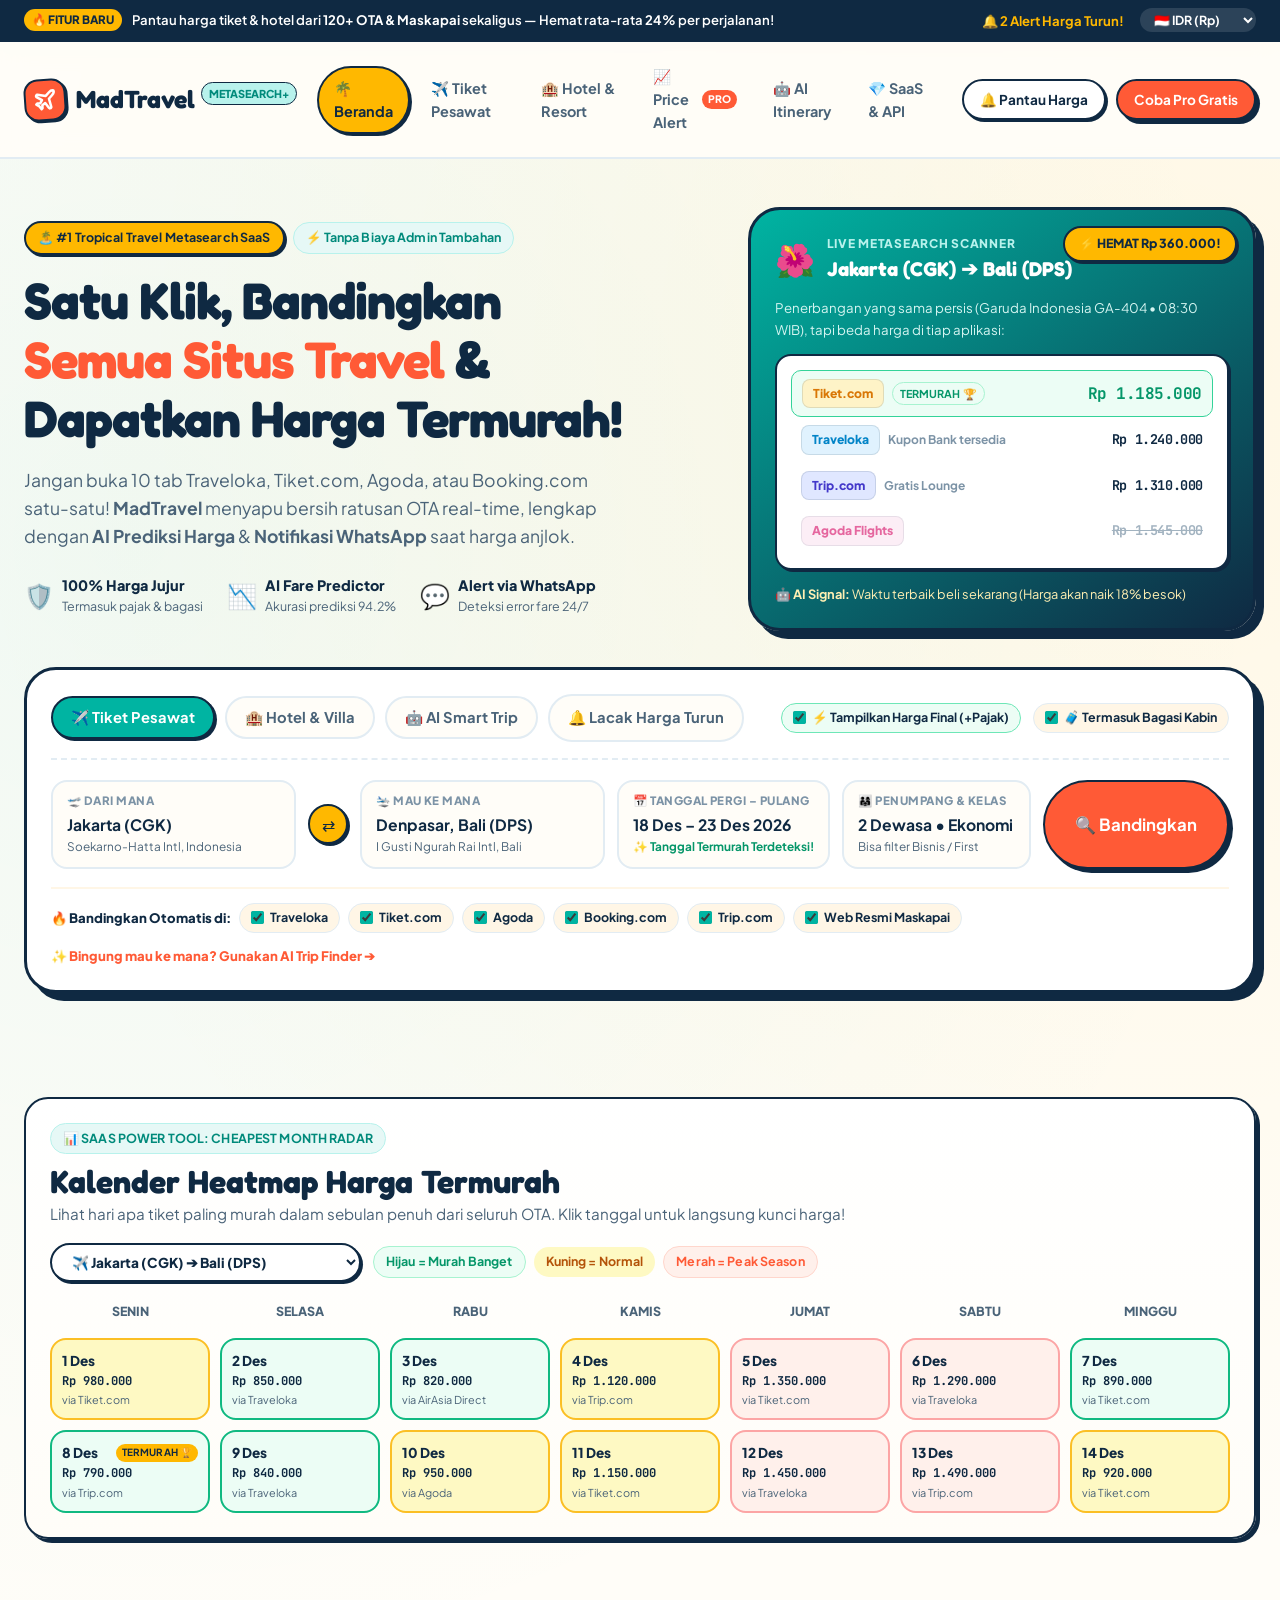
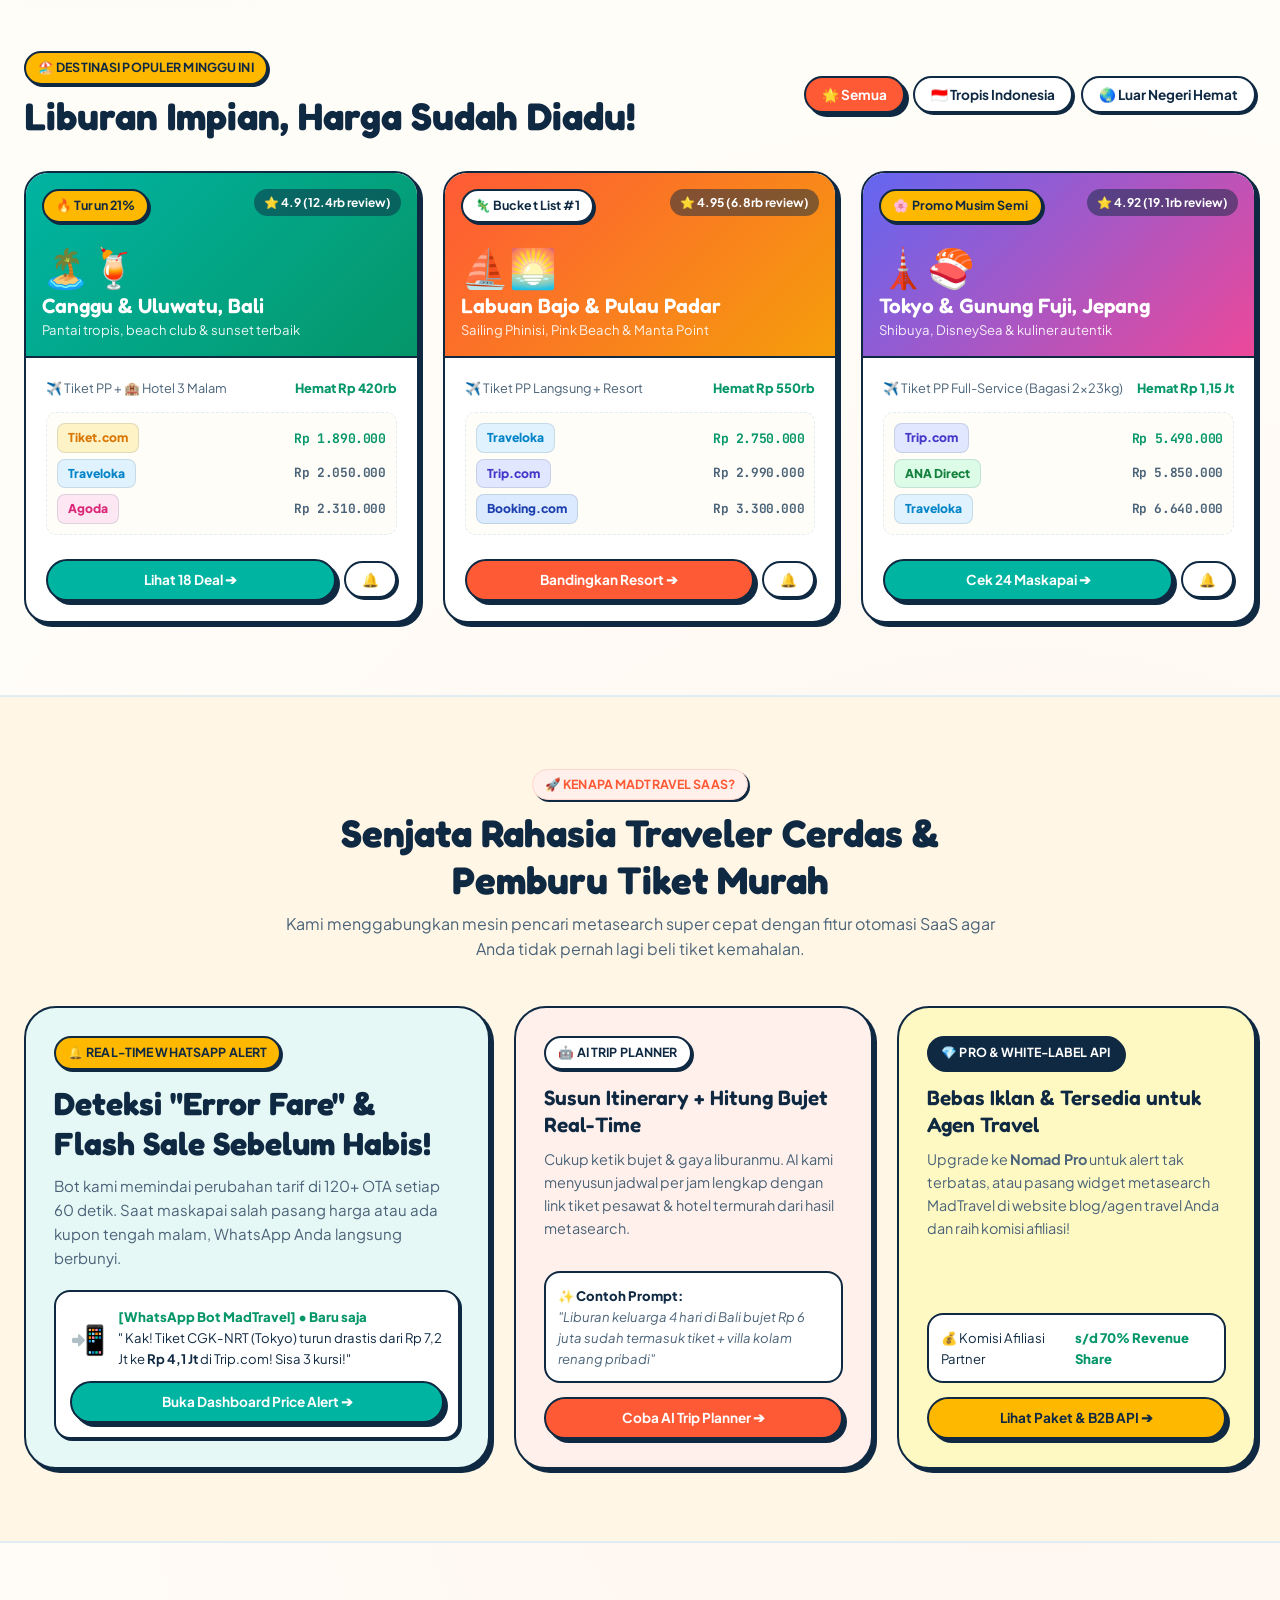
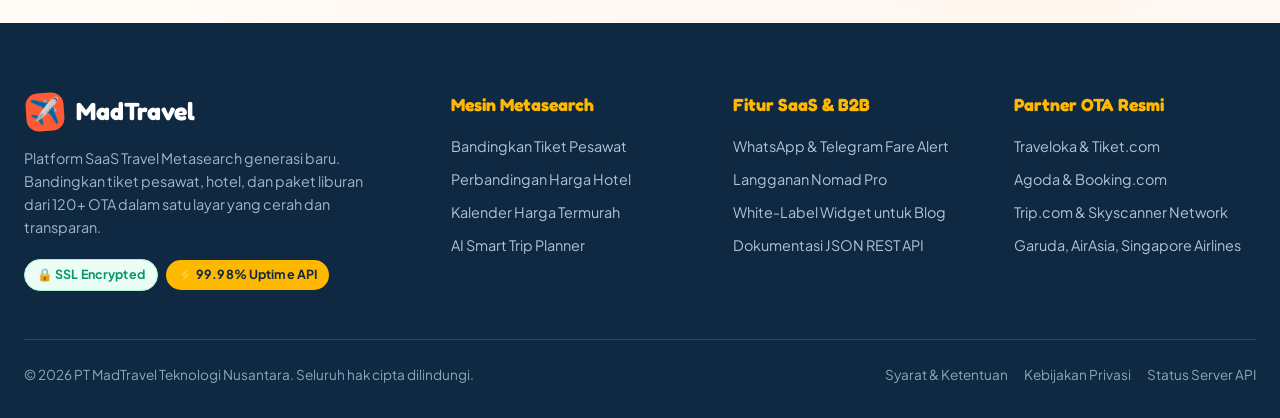
==== index.html @ 768f6051 "feat: initial complete design of MadTravel SaaS Metasearch (Soft Neo-Brutalism & Tropical Bento UI)" ====
<!DOCTYPE html>
<html lang="id">
<head>
  <meta charset="UTF-8" />
  <meta name="viewport" content="width=device-width, initial-scale=1.0" />
  <title>MadTravel — Metasearch Travel & SaaS Power Tools #1 di Asia Tenggara</title>
  <link rel="stylesheet" href="assets/css/style.css" />
  <style>
    /* Page-specific styles for Home / Landing Page */
    .hero-section {
      padding: 48px 0 64px;
      position: relative;
      overflow: hidden;
    }

    .hero-top-grid {
      display: grid;
      grid-template-columns: 1.15fr 0.85fr;
      gap: 36px;
      align-items: center;
      margin-bottom: 36px;
    }

    .hero-illustration-card {
      background: linear-gradient(145deg, #00B4A2 0%, #0F2942 100%);
      border: 3px solid var(--border-bold);
      border-radius: var(--radius-xl);
      box-shadow: 8px 8px 0px var(--border-bold);
      padding: 24px;
      color: white;
      position: relative;
      overflow: hidden;
    }

    .floating-sticker {
      position: absolute;
      background: var(--sunny);
      color: var(--text-navy);
      border: 2px solid var(--border-bold);
      box-shadow: var(--shadow-pop-sm);
      border-radius: var(--radius-pill);
      padding: 6px 14px;
      font-weight: 800;
      font-size: 0.78rem;
      display: inline-flex;
      align-items: center;
      gap: 6px;
      z-index: 3;
    }

    /* Live Compare Preview Mini Table inside Hero */
    .live-ota-mini {
      background: var(--bg-card);
      color: var(--text-navy);
      border: 2px solid var(--border-bold);
      border-radius: var(--radius-md);
      padding: 14px;
      margin-top: 14px;
      box-shadow: var(--shadow-pop-sm);
    }

    .live-ota-row {
      display: flex;
      align-items: center;
      justify-content: space-between;
      padding: 8px 10px;
      border-radius: 10px;
      font-size: 0.84rem;
      font-weight: 700;
    }

    .live-ota-row.cheapest {
      background: var(--bg-lime-tint);
      border: 1.5px solid #34D399;
    }

    /* Cheapest Month Heatmap Calendar */
    .calendar-heatmap {
      display: grid;
      grid-template-columns: repeat(7, 1fr);
      gap: 10px;
      margin-top: 20px;
    }

    .cal-day-header {
      text-align: center;
      font-size: 0.78rem;
      font-weight: 800;
      color: var(--text-slate);
      text-transform: uppercase;
      padding-bottom: 6px;
    }

    .cal-cell {
      background: var(--bg-card);
      border: 2px solid var(--border-color);
      border-radius: var(--radius-md);
      padding: 10px;
      min-height: 78px;
      display: flex;
      flex-direction: column;
      justify-content: space-between;
      cursor: pointer;
      transition: var(--transition);
    }

    .cal-cell:hover {
      border-color: var(--border-bold);
      transform: translateY(-3px);
      box-shadow: var(--shadow-pop-sm);
    }

    .cal-cell.price-low {
      background: var(--bg-lime-tint);
      border-color: #10B981;
    }

    .cal-cell.price-mid {
      background: var(--bg-sunny-tint);
      border-color: #FBBF24;
    }

    .cal-cell.price-high {
      background: var(--bg-coral-tint);
      border-color: #FCA5A5;
    }

    .cal-date-num {
      font-weight: 800;
      font-size: 0.85rem;
      display: flex;
      justify-content: space-between;
      align-items: center;
    }

    .cal-price-tag {
      font-family: var(--font-mono);
      font-size: 0.76rem;
      font-weight: 700;
    }

    /* Destination Cards */
    .dest-card {
      background: var(--bg-card);
      border: 2px solid var(--border-bold);
      border-radius: var(--radius-lg);
      box-shadow: var(--shadow-pop);
      overflow: hidden;
      transition: var(--transition);
      display: flex;
      flex-direction: column;
    }

    .dest-card:hover {
      transform: translateY(-6px);
      box-shadow: 8px 10px 0px var(--border-bold);
    }

    .dest-art {
      height: 185px;
      position: relative;
      padding: 16px;
      display: flex;
      flex-direction: column;
      justify-content: space-between;
      border-bottom: 2px solid var(--border-bold);
      overflow: hidden;
    }

    .dest-body {
      padding: 20px;
      flex: 1;
      display: flex;
      flex-direction: column;
      justify-content: space-between;
    }

    .ota-mini-list {
      margin: 14px 0;
      padding: 10px;
      background: var(--bg-sand);
      border-radius: var(--radius-sm);
      border: 1.5px dashed var(--border-color);
      display: flex;
      flex-direction: column;
      gap: 6px;
    }

    /* SaaS Power Tools Bento Grid */
    .bento-grid {
      display: grid;
      grid-template-columns: 1.3fr 1fr 1fr;
      gap: 24px;
    }

    .bento-card {
      border: 2px solid var(--border-bold);
      border-radius: var(--radius-xl);
      box-shadow: var(--shadow-pop);
      padding: 28px;
      position: relative;
      overflow: hidden;
      display: flex;
      flex-direction: column;
      justify-content: space-between;
    }

    @media (max-width: 980px) {
      .hero-top-grid, .bento-grid {
        grid-template-columns: 1fr;
      }
      .calendar-heatmap {
        grid-template-columns: repeat(4, 1fr);
      }
      .cal-day-header {
        display: none;
      }
    }
  </style>
</head>
<body>

  <!-- Top Promo / SaaS Status Bar -->
  <div class="top-promo-bar">
    <div class="container top-promo-inner">
      <div class="promo-ticker">
        <span class="promo-pill">🔥 FITUR BARU</span>
        <span>Pantau harga tiket & hotel dari <strong>120+ OTA & Maskapai</strong> sekaligus — Hemat rata-rata <strong>24%</strong> per perjalanan!</span>
      </div>
      <div class="top-promo-utils">
        <a href="price-alerts.html" style="color: var(--sunny); font-weight:700;">🔔 2 Alert Harga Turun!</a>
        <select class="util-select currency-selector" aria-label="Pilih Mata Uang">
          <option value="IDR">🇮🇩 IDR (Rp)</option>
          <option value="USD">🇺🇸 USD ($)</option>
          <option value="SGD">🇸🇬 SGD (S$)</option>
          <option value="MYR">🇲🇾 MYR (RM)</option>
        </select>
      </div>
    </div>
  </div>

  <!-- Navigation Header -->
  <header class="navbar">
    <div class="container navbar-inner">
      <a href="index.html" class="brand-logo">
        <div class="brand-icon">
          <svg width="24" height="24" viewBox="0 0 24 24" fill="none" stroke="currentColor" stroke-width="2.5" stroke-linecap="round" stroke-linejoin="round">
            <path d="M17.8 19.2 16 11l3.5-3.5C21 6 21.5 4 21 3c-1-.5-3 0-4.5 1.5L13 8 4.8 6.2c-.5-.1-.9.1-1.1.5l-.3.5c-.2.5-.1 1 .3 1.3L9 12l-2 3H4l-1 1 3 2 2 3 1-1v-3l3-2 3.5 5.3c.3.4.8.5 1.3.3l.5-.2c.4-.3.6-.7.5-1.2z"/>
          </svg>
        </div>
        <span>MadTravel</span>
        <span class="brand-tag">METASEARCH+</span>
      </a>

      <nav class="nav-links" id="nav-links">
        <a href="index.html" class="nav-link active">🌴 Beranda</a>
        <a href="flights.html" class="nav-link">✈️ Tiket Pesawat</a>
        <a href="hotels.html" class="nav-link">🏨 Hotel & Resort</a>
        <a href="price-alerts.html" class="nav-link">
          📈 Price Alert
          <span class="nav-badge">PRO</span>
        </a>
        <a href="ai-planner.html" class="nav-link">🤖 AI Itinerary</a>
        <a href="pricing.html" class="nav-link">💎 SaaS & API</a>
      </nav>

      <div class="nav-actions">
        <a href="price-alerts.html" class="btn btn-outline btn-sm">🔔 Pantau Harga</a>
        <a href="pricing.html" class="btn btn-primary btn-sm">Coba Pro Gratis</a>
        <button class="mobile-menu-btn" id="mobile-menu-btn" aria-label="Buka Menu">☰</button>
      </div>
    </div>
  </header>

  <!-- Hero Section with Tropical Vibrant Aesthetic & Metasearch Box -->
  <section class="hero-section">
    <div class="container">
      <div class="hero-top-grid">
        <!-- Left Hero Copy -->
        <div>
          <div class="flex items-center gap-2 flex-wrap" style="margin-bottom: 16px;">
            <span class="badge badge-pop badge-sunny">🏝️ #1 Tropical Travel Metasearch SaaS</span>
            <span class="badge badge-turquoise">⚡ Tanpa Biaya Admin Tambahan</span>
          </div>
          <h1 class="title-display" style="margin-bottom: 18px;">
            Satu Klik, Bandingkan <span class="highlight-coral">Semua Situs Travel</span> & Dapatkan Harga Termurah!
          </h1>
          <p style="font-size: 1.1rem; color: var(--text-slate); margin-bottom: 24px; max-width: 600px;">
            Jangan buka 10 tab Traveloka, Tiket.com, Agoda, atau Booking.com satu-satu! <strong>MadTravel</strong> menyapu bersih ratusan OTA real-time, lengkap dengan <strong>AI Prediksi Harga</strong> & <strong>Notifikasi WhatsApp</strong> saat harga anjlok.
          </p>
          <div class="flex items-center gap-6 flex-wrap">
            <div class="flex items-center gap-2">
              <span style="font-size: 1.5rem;">🛡️</span>
              <div>
                <div style="font-weight: 800; font-size: 0.9rem;">100% Harga Jujur</div>
                <div style="font-size: 0.78rem; color: var(--text-slate);">Termasuk pajak & bagasi</div>
              </div>
            </div>
            <div class="flex items-center gap-2">
              <span style="font-size: 1.5rem;">📉</span>
              <div>
                <div style="font-weight: 800; font-size: 0.9rem;">AI Fare Predictor</div>
                <div style="font-size: 0.78rem; color: var(--text-slate);">Akurasi prediksi 94.2%</div>
              </div>
            </div>
            <div class="flex items-center gap-2">
              <span style="font-size: 1.5rem;">💬</span>
              <div>
                <div style="font-weight: 800; font-size: 0.9rem;">Alert via WhatsApp</div>
                <div style="font-size: 0.78rem; color: var(--text-slate);">Deteksi error fare 24/7</div>
              </div>
            </div>
          </div>
        </div>

        <!-- Right Interactive Live Metasearch Preview Card -->
        <div class="hero-illustration-card">
          <div class="floating-sticker" style="top: 16px; right: 16px;">
            <span>⚡ HEMAT Rp 360.000!</span>
          </div>
          <div class="flex items-center gap-3" style="margin-bottom: 12px;">
            <span style="font-size: 2rem;">🌺</span>
            <div>
              <div style="font-size: 0.75rem; text-transform: uppercase; letter-spacing: 0.06em; color: var(--turquoise-light); font-weight: 800;">Live Metasearch Scanner</div>
              <div style="font-family: var(--font-display); font-size: 1.25rem; font-weight: 700;">Jakarta (CGK) ➔ Bali (DPS)</div>
            </div>
          </div>

          <p style="font-size: 0.83rem; color: #D5F5F1; margin-bottom: 12px;">
            Penerbangan yang sama persis (Garuda Indonesia GA-404 • 08:30 WIB), tapi beda harga di tiap aplikasi:
          </p>

          <div class="live-ota-mini">
            <div class="live-ota-row cheapest">
              <div class="flex items-center gap-2">
                <span class="ota-badge ota-tiket">Tiket.com</span>
                <span class="badge badge-lime" style="font-size: 0.68rem; padding: 2px 7px;">TERMURAH 🏆</span>
              </div>
              <div class="text-price" style="color: var(--lime-dark); font-size: 1rem;" data-idr="1185000">Rp 1.185.000</div>
            </div>
            <div class="live-ota-row">
              <div class="flex items-center gap-2">
                <span class="ota-badge ota-traveloka">Traveloka</span>
                <span style="font-size: 0.75rem; color: var(--text-muted);">Kupon Bank tersedia</span>
              </div>
              <div class="text-price" style="color: var(--text-navy);" data-idr="1240000">Rp 1.240.000</div>
            </div>
            <div class="live-ota-row">
              <div class="flex items-center gap-2">
                <span class="ota-badge ota-trip">Trip.com</span>
                <span style="font-size: 0.75rem; color: var(--text-muted);">Gratis Lounge</span>
              </div>
              <div class="text-price" style="color: var(--text-navy);" data-idr="1310000">Rp 1.310.000</div>
            </div>
            <div class="live-ota-row" style="opacity: 0.7;">
              <div class="flex items-center gap-2">
                <span class="ota-badge ota-agoda">Agoda Flights</span>
              </div>
              <div class="text-price" style="text-decoration: line-through; color: var(--text-muted);" data-idr="1545000">Rp 1.545.000</div>
            </div>
          </div>

          <div class="flex items-center justify-between" style="margin-top: 14px; font-size: 0.8rem; color: var(--sunny-light);">
            <span>🤖 <strong>AI Signal:</strong> Waktu terbaik beli sekarang (Harga akan naik 18% besok)</span>
          </div>
        </div>
      </div>

      <!-- Universal Metasearch Engine Box -->
      <div class="metasearch-box">
        <div class="search-tabs">
          <div class="search-tab-group">
            <button type="button" class="search-tab active" data-tab-target="flight">✈️ Tiket Pesawat</button>
            <button type="button" class="search-tab" data-tab-target="hotel">🏨 Hotel & Villa</button>
            <button type="button" class="search-tab" data-tab-target="ai">🤖 AI Smart Trip</button>
            <a href="price-alerts.html" class="search-tab">🔔 Lacak Harga Turun</a>
          </div>
          <div class="flex items-center gap-3">
            <label class="ota-check-pill" style="background: var(--bg-lime-tint); border-color: #6EE7B7;">
              <input type="checkbox" checked />
              <span>⚡ Tampilkan Harga Final (+Pajak)</span>
            </label>
            <label class="ota-check-pill">
              <input type="checkbox" checked />
              <span>🧳 Termasuk Bagasi Kabin</span>
            </label>
          </div>
        </div>

        <form action="flights.html" method="GET">
          <div class="search-Input-grid">
            <div class="search-field">
              <div class="search-field-label" data-label="origin">🛫 Dari Mana</div>
              <input type="text" class="search-field-input" data-field="origin" value="Jakarta (CGK)" required />
              <div class="search-field-sub" data-sub="origin">Soekarno-Hatta Intl, Indonesia</div>
            </div>

            <button type="button" class="swap-route-btn" title="Tukar Lokasi">⇄</button>

            <div class="search-field">
              <div class="search-field-label" data-label="destination">🛬 Mau Ke Mana</div>
              <input type="text" class="search-field-input" data-field="destination" value="Denpasar, Bali (DPS)" required />
              <div class="search-field-sub" data-sub="destination">I Gusti Ngurah Rai Intl, Bali</div>
            </div>

            <div class="search-field">
              <div class="search-field-label">📅 Tanggal Pergi – Pulang</div>
              <input type="text" class="search-field-input" value="18 Des – 23 Des 2026" />
              <div class="search-field-sub" style="color: var(--lime-dark); font-weight: 700;">✨ Tanggal Termurah Terdeteksi!</div>
            </div>

            <div class="search-field">
              <div class="search-field-label">👨‍👩‍👧 Penumpang & Kelas</div>
              <input type="text" class="search-field-input" value="2 Dewasa • Ekonomi" />
              <div class="search-field-sub">Bisa filter Bisnis / First</div>
            </div>

            <button type="submit" class="btn btn-primary btn-lg" style="height: 100%; min-height: 68px;">
              <span>🔍 Bandingkan</span>
            </button>
          </div>

          <div class="ota-compare-strip">
            <div class="flex items-center gap-2">
              <span style="font-weight: 800; color: var(--text-navy);">🔥 Bandingkan Otomatis di:</span>
              <div class="ota-pills">
                <label class="ota-check-pill"><input type="checkbox" checked /> Traveloka</label>
                <label class="ota-check-pill"><input type="checkbox" checked /> Tiket.com</label>
                <label class="ota-check-pill"><input type="checkbox" checked /> Agoda</label>
                <label class="ota-check-pill"><input type="checkbox" checked /> Booking.com</label>
                <label class="ota-check-pill"><input type="checkbox" checked /> Trip.com</label>
                <label class="ota-check-pill"><input type="checkbox" checked /> Web Resmi Maskapai</label>
              </div>
            </div>
            <a href="ai-planner.html" style="color: var(--coral); font-weight: 800;">✨ Bingung mau ke mana? Gunakan AI Trip Finder ➔</a>
          </div>
        </form>
      </div>
    </div>
  </section>

  <!-- Interactive Cheapest Month Heatmap (SaaS Power Tool #1) -->
  <section class="section-sm">
    <div class="container">
      <div class="card-pop" style="background: linear-gradient(180deg, #FFFFFF 0%, #FFFDF8 100%);">
        <div class="flex items-center justify-between flex-wrap gap-4">
          <div>
            <span class="badge badge-turquoise" style="margin-bottom: 8px;">📊 SAAS POWER TOOL: CHEAPEST MONTH RADAR</span>
            <h2 class="title-h2">Kalender Heatmap Harga Termurah</h2>
            <p style="color: var(--text-slate); font-size: 0.95rem;">
              Lihat hari apa tiket paling murah dalam sebulan penuh dari seluruh OTA. Klik tanggal untuk langsung kunci harga!
            </p>
          </div>
          <div class="flex items-center gap-3 flex-wrap">
            <select id="heatmap-route-select" class="btn btn-outline btn-sm" style="font-weight: 800;">
              <option value="bali">✈️ Jakarta (CGK) ➔ Bali (DPS)</option>
              <option value="sg">✈️ Jakarta (CGK) ➔ Singapura (SIN)</option>
              <option value="tokyo">✈️ Jakarta (CGK) ➔ Tokyo (NRT)</option>
              <option value="bajo">✈️ Surabaya (SUB) ➔ Labuan Bajo (LBJ)</option>
            </select>
            <div class="flex items-center gap-2" style="font-size: 0.8rem; font-weight: 700;">
              <span class="badge badge-lime">Hijau = Murah Banget</span>
              <span class="badge" style="background: var(--bg-sunny-tint); color: #B45309;">Kuning = Normal</span>
              <span class="badge badge-coral">Merah = Peak Season</span>
            </div>
          </div>
        </div>

        <div class="calendar-heatmap" id="calendar-heatmap-grid">
          <!-- Populated dynamically via script below -->
        </div>
      </div>
    </div>
  </section>

  <!-- Trending Destinations with Multi-OTA Price Comparison -->
  <section class="section">
    <div class="container">
      <div class="flex items-center justify-between flex-wrap gap-4" style="margin-bottom: 32px;">
        <div>
          <span class="badge badge-pop badge-sunny" style="margin-bottom: 8px;">🏖️ DESTINASI POPULER MINGGU INI</span>
          <h2 class="title-h1">Liburan Impian, Harga Sudah Diadu!</h2>
        </div>
        <div class="flex items-center gap-2" id="dest-filter-tabs">
          <button class="btn btn-primary btn-sm" data-dest-filter="all">🌟 Semua</button>
          <button class="btn btn-outline btn-sm" data-dest-filter="domestik">🇮🇩 Tropis Indonesia</button>
          <button class="btn btn-outline btn-sm" data-dest-filter="internasional">🌏 Luar Negeri Hemat</button>
        </div>
      </div>

      <div class="grid-3" id="destinations-grid">
        <!-- Card 1: Bali -->
        <article class="dest-card" data-category="domestik">
          <div class="dest-art" style="background: linear-gradient(135deg, #00B4A2 0%, #059669 100%); color: white;">
            <div class="flex justify-between items-start">
              <span class="badge badge-pop badge-sunny">🔥 Turun 21%</span>
              <span style="background: rgba(15,41,66,0.5); padding: 4px 10px; border-radius: 99px; font-size: 0.75rem; font-weight: 700;">⭐ 4.9 (12.4rb review)</span>
            </div>
            <div>
              <div style="font-size: 2.4rem; line-height:1;">🏝️🍹</div>
              <h3 class="title-h3" style="color: white; margin-top: 6px;">Canggu & Uluwatu, Bali</h3>
              <p style="font-size: 0.82rem; opacity: 0.9;">Pantai tropis, beach club & sunset terbaik</p>
            </div>
          </div>
          <div class="dest-body">
            <div>
              <div class="flex justify-between items-center" style="font-size: 0.8rem; color: var(--text-slate);">
                <span>✈️ Tiket PP + 🏨 Hotel 3 Malam</span>
                <span style="color: var(--lime-dark); font-weight: 800;">Hemat Rp 420rb</span>
              </div>
              <div class="ota-mini-list">
                <div class="flex justify-between items-center" style="font-size: 0.82rem; font-weight: 700;">
                  <span class="ota-badge ota-tiket">Tiket.com</span>
                  <span class="text-price" style="color: var(--lime-dark);" data-idr="1890000">Rp 1.890.000</span>
                </div>
                <div class="flex justify-between items-center" style="font-size: 0.8rem; color: var(--text-slate);">
                  <span class="ota-badge ota-traveloka">Traveloka</span>
                  <span class="text-price" data-idr="2050000">Rp 2.050.000</span>
                </div>
                <div class="flex justify-between items-center" style="font-size: 0.8rem; color: var(--text-slate);">
                  <span class="ota-badge ota-agoda">Agoda</span>
                  <span class="text-price" data-idr="2310000">Rp 2.310.000</span>
                </div>
              </div>
            </div>
            <div class="flex items-center justify-between gap-2" style="margin-top: 10px;">
              <a href="flights.html" class="btn btn-turquoise btn-sm" style="flex: 1;">Lihat 18 Deal ➔</a>
              <button class="btn btn-outline btn-sm" onclick="showToast('Price Alert Aktif!', 'Kami akan kirim WA jika paket Bali turun di bawah Rp 1,8 Juta.', 'lime')" title="Pasang Alert">🔔</button>
            </div>
          </div>
        </article>

        <!-- Card 2: Labuan Bajo -->
        <article class="dest-card" data-category="domestik">
          <div class="dest-art" style="background: linear-gradient(135deg, #FF5A36 0%, #F59E0B 100%); color: white;">
            <div class="flex justify-between items-start">
              <span class="badge badge-pop" style="background: white; color: var(--text-navy);">🦎 Bucket List #1</span>
              <span style="background: rgba(15,41,66,0.5); padding: 4px 10px; border-radius: 99px; font-size: 0.75rem; font-weight: 700;">⭐ 4.95 (6.8rb review)</span>
            </div>
            <div>
              <div style="font-size: 2.4rem; line-height:1;">⛵🌅</div>
              <h3 class="title-h3" style="color: white; margin-top: 6px;">Labuan Bajo & Pulau Padar</h3>
              <p style="font-size: 0.82rem; opacity: 0.9;">Sailing Phinisi, Pink Beach & Manta Point</p>
            </div>
          </div>
          <div class="dest-body">
            <div>
              <div class="flex justify-between items-center" style="font-size: 0.8rem; color: var(--text-slate);">
                <span>✈️ Tiket PP Langsung + Resort</span>
                <span style="color: var(--lime-dark); font-weight: 800;">Hemat Rp 550rb</span>
              </div>
              <div class="ota-mini-list">
                <div class="flex justify-between items-center" style="font-size: 0.82rem; font-weight: 700;">
                  <span class="ota-badge ota-traveloka">Traveloka</span>
                  <span class="text-price" style="color: var(--lime-dark);" data-idr="2750000">Rp 2.750.000</span>
                </div>
                <div class="flex justify-between items-center" style="font-size: 0.8rem; color: var(--text-slate);">
                  <span class="ota-badge ota-trip">Trip.com</span>
                  <span class="text-price" data-idr="2990000">Rp 2.990.000</span>
                </div>
                <div class="flex justify-between items-center" style="font-size: 0.8rem; color: var(--text-slate);">
                  <span class="ota-badge ota-booking">Booking.com</span>
                  <span class="text-price" data-idr="3300000">Rp 3.300.000</span>
                </div>
              </div>
            </div>
            <div class="flex items-center justify-between gap-2" style="margin-top: 10px;">
              <a href="hotels.html" class="btn btn-primary btn-sm" style="flex: 1;">Bandingkan Resort ➔</a>
              <button class="btn btn-outline btn-sm" onclick="showToast('Price Alert Aktif!', 'Notifikasi penurunan harga Labuan Bajo berhasil diaktifkan.', 'lime')" title="Pasang Alert">🔔</button>
            </div>
          </div>
        </article>

        <!-- Card 3: Tokyo -->
        <article class="dest-card" data-category="internasional">
          <div class="dest-art" style="background: linear-gradient(135deg, #6366F1 0%, #EC4899 100%); color: white;">
            <div class="flex justify-between items-start">
              <span class="badge badge-pop badge-sunny">🌸 Promo Musim Semi</span>
              <span style="background: rgba(15,41,66,0.5); padding: 4px 10px; border-radius: 99px; font-size: 0.75rem; font-weight: 700;">⭐ 4.92 (19.1rb review)</span>
            </div>
            <div>
              <div style="font-size: 2.4rem; line-height:1;">🗼🍣</div>
              <h3 class="title-h3" style="color: white; margin-top: 6px;">Tokyo & Gunung Fuji, Jepang</h3>
              <p style="font-size: 0.82rem; opacity: 0.9;">Shibuya, DisneySea & kuliner autentik</p>
            </div>
          </div>
          <div class="dest-body">
            <div>
              <div class="flex justify-between items-center" style="font-size: 0.8rem; color: var(--text-slate);">
                <span>✈️ Tiket PP Full-Service (Bagasi 2x23kg)</span>
                <span style="color: var(--lime-dark); font-weight: 800;">Hemat Rp 1,15 Jt</span>
              </div>
              <div class="ota-mini-list">
                <div class="flex justify-between items-center" style="font-size: 0.82rem; font-weight: 700;">
                  <span class="ota-badge ota-trip">Trip.com</span>
                  <span class="text-price" style="color: var(--lime-dark);" data-idr="5490000">Rp 5.490.000</span>
                </div>
                <div class="flex justify-between items-center" style="font-size: 0.8rem; color: var(--text-slate);">
                  <span class="ota-badge ota-direct">ANA Direct</span>
                  <span class="text-price" data-idr="5850000">Rp 5.850.000</span>
                </div>
                <div class="flex justify-between items-center" style="font-size: 0.8rem; color: var(--text-slate);">
                  <span class="ota-badge ota-traveloka">Traveloka</span>
                  <span class="text-price" data-idr="6640000">Rp 6.640.000</span>
                </div>
              </div>
            </div>
            <div class="flex items-center justify-between gap-2" style="margin-top: 10px;">
              <a href="flights.html" class="btn btn-turquoise btn-sm" style="flex: 1;">Cek 24 Maskapai ➔</a>
              <button class="btn btn-outline btn-sm" onclick="showToast('Price Alert Aktif!', 'Pantauan tiket murah ke Jepang sudah masuk daftar lacak Anda.', 'lime')" title="Pasang Alert">🔔</button>
            </div>
          </div>
        </article>
      </div>
    </div>
  </section>

  <!-- SaaS Power Tools Bento Grid (Why MadTravel is more than just search) -->
  <section class="section" style="background: var(--bg-sand-alt); border-top: 2px solid var(--border-color); border-bottom: 2px solid var(--border-color);">
    <div class="container">
      <div style="text-align: center; max-width: 720px; margin: 0 auto 44px;">
        <span class="badge badge-pop badge-coral" style="margin-bottom: 10px;">🚀 KENAPA MADTRAVEL SAAS?</span>
        <h2 class="title-h1">Senjata Rahasia Traveler Cerdas & Pemburu Tiket Murah</h2>
        <p style="color: var(--text-slate); margin-top: 8px;">
          Kami menggabungkan mesin pencari metasearch super cepat dengan fitur otomasi SaaS agar Anda tidak pernah lagi beli tiket kemahalan.
        </p>
      </div>

      <div class="bento-grid">
        <!-- Bento 1 -->
        <div class="bento-card" style="background: var(--bg-ocean-tint);">
          <div>
            <span class="badge badge-pop badge-sunny" style="margin-bottom: 14px;">🔔 REAL-TIME WHATSAPP ALERT</span>
            <h3 class="title-h2" style="margin-bottom: 10px;">Deteksi "Error Fare" & Flash Sale Sebelum Habis!</h3>
            <p style="color: var(--text-slate); font-size: 0.94rem; margin-bottom: 20px;">
              Bot kami memindai perubahan tarif di 120+ OTA setiap 60 detik. Saat maskapai salah pasang harga atau ada kupon tengah malam, WhatsApp Anda langsung berbunyi.
            </p>
          </div>
          <div style="background: white; border: 2px solid var(--border-bold); border-radius: var(--radius-md); padding: 14px; box-shadow: var(--shadow-pop-sm);">
            <div class="flex items-center gap-3">
              <span style="font-size: 1.8rem;">📲</span>
              <div style="font-size: 0.82rem;">
                <div style="font-weight: 800; color: var(--lime-dark);">[WhatsApp Bot MadTravel] • Baru saja</div>
                <div>" Kak! Tiket CGK-NRT (Tokyo) turun drastis dari Rp 7,2 Jt ke <strong>Rp 4,1 Jt</strong> di Trip.com! Sisa 3 kursi!"</div>
              </div>
            </div>
            <div style="margin-top: 12px;">
              <a href="price-alerts.html" class="btn btn-turquoise btn-sm" style="width: 100%;">Buka Dashboard Price Alert ➔</a>
            </div>
          </div>
        </div>

        <!-- Bento 2 -->
        <div class="bento-card" style="background: var(--bg-coral-tint);">
          <div>
            <span class="badge badge-pop" style="background: white; margin-bottom: 14px;">🤖 AI TRIP PLANNER</span>
            <h3 class="title-h3" style="margin-bottom: 10px;">Susun Itinerary + Hitung Bujet Real-Time</h3>
            <p style="color: var(--text-slate); font-size: 0.9rem; margin-bottom: 18px;">
              Cukup ketik bujet & gaya liburanmu. AI kami menyusun jadwal per jam lengkap dengan link tiket pesawat & hotel termurah dari hasil metasearch.
            </p>
          </div>
          <div>
            <div style="background: white; border: 2px solid var(--border-bold); border-radius: var(--radius-md); padding: 12px; margin-bottom: 14px; font-size: 0.82rem;">
              <div style="font-weight: 800;">✨ Contoh Prompt:</div>
              <div style="color: var(--text-slate); font-style: italic;">"Liburan keluarga 4 hari di Bali bujet Rp 6 juta sudah termasuk tiket + villa kolam renang pribadi"</div>
            </div>
            <a href="ai-planner.html" class="btn btn-primary btn-sm" style="width: 100%;">Coba AI Trip Planner ➔</a>
          </div>
        </div>

        <!-- Bento 3 -->
        <div class="bento-card" style="background: var(--bg-sunny-tint);">
          <div>
            <span class="badge badge-pop" style="background: var(--text-navy); color: white; margin-bottom: 14px;">💎 PRO & WHITE-LABEL API</span>
            <h3 class="title-h3" style="margin-bottom: 10px;">Bebas Iklan & Tersedia untuk Agen Travel</h3>
            <p style="color: var(--text-slate); font-size: 0.9rem; margin-bottom: 18px;">
              Upgrade ke <strong>Nomad Pro</strong> untuk alert tak terbatas, atau pasang widget metasearch MadTravel di website blog/agen travel Anda dan raih komisi afiliasi!
            </p>
          </div>
          <div>
            <div class="flex items-center justify-between" style="background: white; border: 2px solid var(--border-bold); border-radius: var(--radius-md); padding: 12px; margin-bottom: 14px; font-size: 0.82rem;">
              <span>💰 Komisi Afiliasi Partner</span>
              <span style="font-weight: 800; color: var(--lime-dark);">s/d 70% Revenue Share</span>
            </div>
            <a href="pricing.html" class="btn btn-sunny btn-sm" style="width: 100%;">Lihat Paket & B2B API ➔</a>
          </div>
        </div>
      </div>
    </div>
  </section>

  <!-- Footer -->
  <footer class="footer">
    <div class="container">
      <div class="footer-grid">
        <div>
          <div class="brand-logo" style="color: white; margin-bottom: 14px;">
            <div class="brand-icon">✈️</div>
            <span>MadTravel</span>
          </div>
          <p style="color: #9FB6CD; font-size: 0.9rem; margin-bottom: 20px; max-width: 340px;">
            Platform SaaS Travel Metasearch generasi baru. Bandingkan tiket pesawat, hotel, dan paket liburan dari 120+ OTA dalam satu layar yang cerah dan transparan.
          </p>
          <div class="flex items-center gap-2">
            <span class="badge badge-lime">🔒 SSL Encrypted</span>
            <span class="badge badge-sunny">⚡ 99.98% Uptime API</span>
          </div>
        </div>

        <div>
          <h4 class="footer-title">Mesin Metasearch</h4>
          <div class="footer-links">
            <a href="flights.html">Bandingkan Tiket Pesawat</a>
            <a href="hotels.html">Perbandingan Harga Hotel</a>
            <a href="price-alerts.html">Kalender Harga Termurah</a>
            <a href="ai-planner.html">AI Smart Trip Planner</a>
          </div>
        </div>

        <div>
          <h4 class="footer-title">Fitur SaaS & B2B</h4>
          <div class="footer-links">
            <a href="price-alerts.html">WhatsApp & Telegram Fare Alert</a>
            <a href="pricing.html">Langganan Nomad Pro</a>
            <a href="pricing.html#b2b-widget">White-Label Widget untuk Blog</a>
            <a href="pricing.html#b2b-widget">Dokumentasi JSON REST API</a>
          </div>
        </div>

        <div>
          <h4 class="footer-title">Partner OTA Resmi</h4>
          <div class="footer-links">
            <a href="flights.html">Traveloka & Tiket.com</a>
            <a href="hotels.html">Agoda & Booking.com</a>
            <a href="flights.html">Trip.com & Skyscanner Network</a>
            <a href="flights.html">Garuda, AirAsia, Singapore Airlines</a>
          </div>
        </div>
      </div>

      <div class="footer-bottom">
        <div>© 2026 PT MadTravel Teknologi Nusantara. Seluruh hak cipta dilindungi.</div>
        <div class="flex gap-4">
          <a href="pricing.html">Syarat & Ketentuan</a>
          <a href="pricing.html">Kebijakan Privasi</a>
          <a href="pricing.html">Status Server API</a>
        </div>
      </div>
    </div>
  </footer>

  <script src="assets/js/app.js"></script>
  <script>
    // Home Page Interactive Heatmap Calendar & Destination Filter
    const heatmapData = {
      bali: [
        { day: '1 Des', price: 980000, level: 'mid', ota: 'Tiket.com' },
        { day: '2 Des', price: 850000, level: 'low', ota: 'Traveloka' },
        { day: '3 Des', price: 820000, level: 'low', ota: 'AirAsia Direct' },
        { day: '4 Des', price: 1120000, level: 'mid', ota: 'Trip.com' },
        { day: '5 Des', price: 1350000, level: 'high', ota: 'Tiket.com' },
        { day: '6 Des', price: 1290000, level: 'high', ota: 'Traveloka' },
        { day: '7 Des', price: 890000, level: 'low', ota: 'Tiket.com' },
        { day: '8 Des', price: 790000, level: 'low', ota: 'Trip.com', best: true },
        { day: '9 Des', price: 840000, level: 'low', ota: 'Traveloka' },
        { day: '10 Des', price: 950000, level: 'mid', ota: 'Agoda' },
        { day: '11 Des', price: 1150000, level: 'mid', ota: 'Tiket.com' },
        { day: '12 Des', price: 1450000, level: 'high', ota: 'Traveloka' },
        { day: '13 Des', price: 1490000, level: 'high', ota: 'Trip.com' },
        { day: '14 Des', price: 920000, level: 'mid', ota: 'Tiket.com' }
      ],
      sg: [
        { day: '1 Des', price: 1150000, level: 'mid', ota: 'Trip.com' },
        { day: '2 Des', price: 990000, level: 'low', ota: 'Scoot Direct', best: true },
        { day: '3 Des', price: 1050000, level: 'low', ota: 'Traveloka' },
        { day: '4 Des', price: 1320000, level: 'mid', ota: 'Tiket.com' },
        { day: '5 Des', price: 1680000, level: 'high', ota: 'Agoda' },
        { day: '6 Des', price: 1590000, level: 'high', ota: 'Trip.com' },
        { day: '7 Des', price: 1120000, level: 'mid', ota: 'Traveloka' },
        { day: '8 Des', price: 1020000, level: 'low', ota: 'Tiket.com' },
        { day: '9 Des', price: 1040000, level: 'low', ota: 'Trip.com' },
        { day: '10 Des', price: 1210000, level: 'mid', ota: 'Traveloka' },
        { day: '11 Des', price: 1490000, level: 'high', ota: 'Tiket.com' },
        { day: '12 Des', price: 1750000, level: 'high', ota: 'Trip.com' },
        { day: '13 Des', price: 1620000, level: 'high', ota: 'Traveloka' },
        { day: '14 Des', price: 1080000, level: 'low', ota: 'Scoot Direct' }
      ],
      tokyo: [
        { day: '1 Des', price: 5800000, level: 'mid', ota: 'Trip.com' },
        { day: '2 Des', price: 5150000, level: 'low', ota: 'Trip.com', best: true },
        { day: '3 Des', price: 5290000, level: 'low', ota: 'Traveloka' },
        { day: '4 Des', price: 6100000, level: 'mid', ota: 'ANA Direct' },
        { day: '5 Des', price: 7200000, level: 'high', ota: 'Tiket.com' },
        { day: '6 Des', price: 7450000, level: 'high', ota: 'Traveloka' },
        { day: '7 Des', price: 5600000, level: 'mid', ota: 'Trip.com' },
        { day: '8 Des', price: 5300000, level: 'low', ota: 'Trip.com' },
        { day: '9 Des', price: 5400000, level: 'low', ota: 'Tiket.com' },
        { day: '10 Des', price: 5950000, level: 'mid', ota: 'Traveloka' },
        { day: '11 Des', price: 6800000, level: 'high', ota: 'Agoda' },
        { day: '12 Des', price: 7600000, level: 'high', ota: 'Trip.com' },
        { day: '13 Des', price: 7100000, level: 'high', ota: 'Traveloka' },
        { day: '14 Des', price: 5490000, level: 'low', ota: 'Trip.com' }
      ],
      bajo: [
        { day: '1 Des', price: 1420000, level: 'mid', ota: 'Traveloka' },
        { day: '2 Des', price: 1250000, level: 'low', ota: 'Tiket.com' },
        { day: '3 Des', price: 1190000, level: 'low', ota: 'Citilink', best: true },
        { day: '4 Des', price: 1550000, level: 'mid', ota: 'Traveloka' },
        { day: '5 Des', price: 1890000, level: 'high', ota: 'Trip.com' },
        { day: '6 Des', price: 1820000, level: 'high', ota: 'Tiket.com' },
        { day: '7 Des', price: 1380000, level: 'mid', ota: 'Traveloka' },
        { day: '8 Des', price: 1220000, level: 'low', ota: 'Tiket.com' },
        { day: '9 Des', price: 1290000, level: 'low', ota: 'Traveloka' },
        { day: '10 Des', price: 1490000, level: 'mid', ota: 'Agoda' },
        { day: '11 Des', price: 1750000, level: 'high', ota: 'Tiket.com' },
        { day: '12 Des', price: 1950000, level: 'high', ota: 'Traveloka' },
        { day: '13 Des', price: 1880000, level: 'high', ota: 'Trip.com' },
        { day: '14 Des', price: 1270000, level: 'low', ota: 'Tiket.com' }
      ]
    };

    function renderHeatmap(routeKey = 'bali') {
      const grid = document.getElementById('calendar-heatmap-grid');
      if (!grid) return;
      const days = ['Senin', 'Selasa', 'Rabu', 'Kamis', 'Jumat', 'Sabtu', 'Minggu'];
      const items = heatmapData[routeKey] || heatmapData.bali;

      let html = days.map(d => `<div class="cal-day-header">${d}</div>`).join('');
      html += items.map(item => `
        <div class="cal-cell price-${item.level}" onclick="window.location.href='flights.html'">
          <div class="cal-date-num">
            <span>${item.day}</span>
            ${item.best ? '<span class="badge badge-sunny" style="font-size:0.62rem; padding:1px 6px;">TERMURAH 🏆</span>' : ''}
          </div>
          <div>
            <div class="cal-price-tag" data-idr="${item.price}">${formatMoney(item.price)}</div>
            <div style="font-size: 0.68rem; color: var(--text-slate);">via ${item.ota}</div>
          </div>
        </div>
      `).join('');

      grid.innerHTML = html;
    }

    document.addEventListener('DOMContentLoaded', () => {
      renderHeatmap('bali');

      const routeSelect = document.getElementById('heatmap-route-select');
      if (routeSelect) {
        routeSelect.addEventListener('change', (e) => {
          renderHeatmap(e.target.value);
        });
      }

      window.onCurrencyChanged = () => {
        if (routeSelect) renderHeatmap(routeSelect.value);
      };

      // Destination Tabs Filter
      const filterBtns = document.querySelectorAll('[data-dest-filter]');
      const cards = document.querySelectorAll('#destinations-grid .dest-card');
      filterBtns.forEach(btn => {
        btn.addEventListener('click', () => {
          filterBtns.forEach(b => {
            b.classList.remove('btn-primary');
            b.classList.add('btn-outline');
          });
          btn.classList.remove('btn-outline');
          btn.classList.add('btn-primary');

          const cat = btn.getAttribute('data-dest-filter');
          cards.forEach(card => {
            if (cat === 'all' || card.getAttribute('data-category') === cat) {
              card.style.display = 'flex';
            } else {
              card.style.display = 'none';
            }
          });
        });
      });
    });
  </script>
</body>
</html>
---- assets/css/style.css ----
/* ==========================================================================
   MadTravel — Tropical Vibrant & Playful Travel Metasearch SaaS
   Design System & Global Stylesheet (Native CSS)
   ========================================================================== */

@import url('https://fonts.googleapis.com/css2?family=Fredoka:wght@500;600;700&family=JetBrains+Mono:wght@500;600;700&family=Plus+Jakarta+Sans:wght@400;500;600;700;800&display=swap');

:root {
  /* Color Palette - Tropical Vibrant & Playful */
  --bg-sand: #FFFDF8;
  --bg-sand-alt: #FFF6E6;
  --bg-card: #FFFFFF;
  --bg-ocean-tint: #E6F8F6;
  --bg-coral-tint: #FFF0EB;
  --bg-lime-tint: #ECFDF5;
  --bg-sunny-tint: #FEF9C3;

  --text-navy: #0F2942;
  --text-slate: #4A6378;
  --text-muted: #7C93A6;
  --text-white: #FFFFFF;

  --coral: #FF5A36;
  --coral-hover: #E84622;
  --coral-light: #FFD6CC;

  --turquoise: #00B4A2;
  --turquoise-dark: #008A7B;
  --turquoise-light: #B8F2EC;

  --sunny: #FFB800;
  --sunny-dark: #D99B00;
  --sunny-light: #FFF0B3;

  --lime: #10B981;
  --lime-dark: #059669;

  --purple-play: #7C3AED;
  --purple-tint: #F3E8FF;

  /* Borders & Shadows */
  --border-color: #E2ECF3;
  --border-bold: #0F2942;
  --shadow-soft: 0 10px 30px -5px rgba(15, 41, 66, 0.07);
  --shadow-hover: 0 18px 35px -5px rgba(15, 41, 66, 0.12);
  --shadow-pop: 4px 4px 0px #0F2942;
  --shadow-pop-sm: 2px 2px 0px #0F2942;
  --shadow-pop-coral: 4px 4px 0px #FF5A36;
  --shadow-pop-turquoise: 4px 4px 0px #00B4A2;

  /* Radii */
  --radius-sm: 10px;
  --radius-md: 16px;
  --radius-lg: 24px;
  --radius-xl: 32px;
  --radius-pill: 9999px;

  /* Typography */
  --font-display: 'Fredoka', 'Plus Jakarta Sans', sans-serif;
  --font-sans: 'Plus Jakarta Sans', -apple-system, BlinkMacSystemFont, sans-serif;
  --font-mono: 'JetBrains Mono', monospace;

  /* Transitions */
  --transition: all 0.22s cubic-bezier(0.34, 1.56, 0.64, 1);
  --transition-smooth: all 0.25s ease;
}

/* ==========================================================================
   Reset & Base
   ========================================================================== */
*, *::before, *::after {
  box-sizing: border-box;
  margin: 0;
  padding: 0;
}

html {
  scroll-behavior: smooth;
  font-size: 16px;
}

body {
  font-family: var(--font-sans);
  background-color: var(--bg-sand);
  color: var(--text-navy);
  line-height: 1.6;
  overflow-x: hidden;
  background-image: 
    radial-gradient(circle at 10% 15%, rgba(0, 180, 162, 0.06) 0%, transparent 35%),
    radial-gradient(circle at 90% 10%, rgba(255, 184, 0, 0.08) 0%, transparent 35%),
    radial-gradient(circle at 80% 80%, rgba(255, 90, 54, 0.05) 0%, transparent 40%);
}

a {
  color: inherit;
  text-decoration: none;
}

ul, ol {
  list-style: none;
}

img, svg {
  display: block;
  max-width: 100%;
}

button, input, select, textarea {
  font-family: inherit;
  font-size: inherit;
  color: inherit;
  border: none;
  background: none;
  outline: none;
}

button {
  cursor: pointer;
}

/* ==========================================================================
   Layout & Containers
   ========================================================================== */
.container {
  width: 100%;
  max-width: 1280px;
  margin: 0 auto;
  padding: 0 24px;
}

.section {
  padding: 72px 0;
}

.section-sm {
  padding: 40px 0;
}

.grid-2 {
  display: grid;
  grid-template-columns: repeat(2, 1fr);
  gap: 24px;
}

.grid-3 {
  display: grid;
  grid-template-columns: repeat(3, 1fr);
  gap: 24px;
}

.grid-4 {
  display: grid;
  grid-template-columns: repeat(4, 1fr);
  gap: 24px;
}

.flex { display: flex; }
.flex-col { display: flex; flex-direction: column; }
.items-center { align-items: center; }
.items-start { align-items: flex-start; }
.justify-between { justify-content: space-between; }
.justify-center { justify-content: center; }
.gap-1 { gap: 4px; }
.gap-2 { gap: 8px; }
.gap-3 { gap: 12px; }
.gap-4 { gap: 16px; }
.gap-6 { gap: 24px; }
.gap-8 { gap: 32px; }
.flex-wrap { flex-wrap: wrap; }

/* ==========================================================================
   Typography & Badges
   ========================================================================== */
.title-display {
  font-family: var(--font-display);
  font-size: clamp(2.2rem, 4vw, 3.5rem);
  font-weight: 700;
  line-height: 1.15;
  letter-spacing: -0.02em;
  color: var(--text-navy);
}

.title-h1 {
  font-family: var(--font-display);
  font-size: clamp(1.85rem, 3vw, 2.75rem);
  font-weight: 700;
  line-height: 1.2;
}

.title-h2 {
  font-family: var(--font-display);
  font-size: clamp(1.5rem, 2.5vw, 2.15rem);
  font-weight: 700;
  line-height: 1.25;
}

.title-h3 {
  font-family: var(--font-display);
  font-size: 1.3rem;
  font-weight: 600;
  line-height: 1.3;
}

.text-price {
  font-family: var(--font-mono);
  font-weight: 700;
  letter-spacing: -0.03em;
}

.highlight-coral {
  color: var(--coral);
  position: relative;
  display: inline-block;
}

.highlight-turquoise {
  color: var(--turquoise-dark);
}

.highlight-pill {
  background: var(--sunny);
  color: var(--text-navy);
  padding: 2px 14px;
  border-radius: var(--radius-pill);
  border: 2px solid var(--border-bold);
  box-shadow: var(--shadow-pop-sm);
  display: inline-block;
  transform: rotate(-1.5deg);
}

/* Badges */
.badge {
  display: inline-flex;
  align-items: center;
  gap: 6px;
  padding: 5px 12px;
  border-radius: var(--radius-pill);
  font-size: 0.78rem;
  font-weight: 700;
  letter-spacing: 0.01em;
  white-space: nowrap;
}

.badge-pop {
  border: 2px solid var(--border-bold);
  box-shadow: var(--shadow-pop-sm);
}

.badge-coral {
  background: var(--bg-coral-tint);
  color: var(--coral);
  border: 1.5px solid var(--coral-light);
}

.badge-turquoise {
  background: var(--bg-ocean-tint);
  color: var(--turquoise-dark);
  border: 1.5px solid var(--turquoise-light);
}

.badge-sunny {
  background: var(--sunny);
  color: var(--text-navy);
}

.badge-lime {
  background: var(--bg-lime-tint);
  color: var(--lime-dark);
  border: 1.5px solid #A7F3D0;
}

.badge-purple {
  background: var(--purple-tint);
  color: var(--purple-play);
  border: 1.5px solid #DDD6FE;
}

/* ==========================================================================
   Buttons
   ========================================================================== */
.btn {
  display: inline-flex;
  align-items: center;
  justify-content: center;
  gap: 8px;
  padding: 12px 22px;
  border-radius: var(--radius-pill);
  font-weight: 700;
  font-size: 0.95rem;
  transition: var(--transition);
  white-space: nowrap;
  user-select: none;
}

.btn-sm {
  padding: 8px 16px;
  font-size: 0.85rem;
}

.btn-lg {
  padding: 15px 30px;
  font-size: 1.05rem;
}

.btn-primary {
  background: var(--coral);
  color: var(--text-white);
  border: 2px solid var(--border-bold);
  box-shadow: var(--shadow-pop);
}

.btn-primary:hover {
  background: var(--coral-hover);
  transform: translate(-2px, -2px);
  box-shadow: 6px 6px 0px var(--border-bold);
}

.btn-primary:active {
  transform: translate(2px, 2px);
  box-shadow: 1px 1px 0px var(--border-bold);
}

.btn-turquoise {
  background: var(--turquoise);
  color: var(--text-white);
  border: 2px solid var(--border-bold);
  box-shadow: var(--shadow-pop);
}

.btn-turquoise:hover {
  background: var(--turquoise-dark);
  transform: translate(-2px, -2px);
  box-shadow: 6px 6px 0px var(--border-bold);
}

.btn-sunny {
  background: var(--sunny);
  color: var(--text-navy);
  border: 2px solid var(--border-bold);
  box-shadow: var(--shadow-pop);
}

.btn-sunny:hover {
  background: #FFC629;
  transform: translate(-2px, -2px);
  box-shadow: 6px 6px 0px var(--border-bold);
}

.btn-outline {
  background: var(--bg-card);
  color: var(--text-navy);
  border: 2px solid var(--border-bold);
  box-shadow: var(--shadow-pop-sm);
}

.btn-outline:hover {
  background: var(--bg-sand-alt);
  transform: translate(-1px, -1px);
  box-shadow: var(--shadow-pop);
}

.btn-ghost {
  background: transparent;
  color: var(--text-slate);
  padding: 8px 14px;
  border-radius: var(--radius-md);
}

.btn-ghost:hover {
  background: rgba(15, 41, 66, 0.06);
  color: var(--text-navy);
}

/* ==========================================================================
   Cards & Containers
   ========================================================================== */
.card {
  background: var(--bg-card);
  border-radius: var(--radius-lg);
  border: 2px solid var(--border-color);
  box-shadow: var(--shadow-soft);
  padding: 24px;
  transition: var(--transition-smooth);
}

.card-pop {
  background: var(--bg-card);
  border-radius: var(--radius-lg);
  border: 2px solid var(--border-bold);
  box-shadow: var(--shadow-pop);
  padding: 24px;
  transition: var(--transition);
}

.card-pop:hover {
  transform: translateY(-4px);
  box-shadow: 6px 8px 0px var(--border-bold);
}

/* ==========================================================================
   Top Promo Banner & Navigation Header
   ========================================================================== */
.top-promo-bar {
  background: var(--text-navy);
  color: var(--text-white);
  padding: 8px 0;
  font-size: 0.82rem;
  font-weight: 600;
  border-bottom: 2px solid var(--border-bold);
}

.top-promo-inner {
  display: flex;
  align-items: center;
  justify-content: space-between;
  gap: 16px;
}

.promo-ticker {
  display: flex;
  align-items: center;
  gap: 10px;
}

.promo-pill {
  background: var(--sunny);
  color: var(--text-navy);
  padding: 2px 8px;
  border-radius: var(--radius-pill);
  font-weight: 800;
  font-size: 0.72rem;
  text-transform: uppercase;
}

.top-promo-utils {
  display: flex;
  align-items: center;
  gap: 16px;
}

.util-select {
  background: rgba(255, 255, 255, 0.12);
  color: var(--text-white);
  padding: 3px 10px;
  border-radius: var(--radius-pill);
  font-size: 0.78rem;
  font-weight: 700;
  cursor: pointer;
}

.util-select option {
  color: var(--text-navy);
  background: var(--bg-card);
}

/* Navbar */
.navbar {
  position: sticky;
  top: 0;
  z-index: 100;
  background: rgba(255, 253, 248, 0.92);
  backdrop-filter: blur(12px);
  border-bottom: 2px solid var(--border-color);
  padding: 14px 0;
}

.navbar-inner {
  display: flex;
  align-items: center;
  justify-content: space-between;
  gap: 20px;
}

.brand-logo {
  display: flex;
  align-items: center;
  gap: 10px;
  font-family: var(--font-display);
  font-size: 1.55rem;
  font-weight: 700;
  color: var(--text-navy);
}

.brand-icon {
  width: 42px;
  height: 42px;
  border-radius: 14px;
  background: var(--coral);
  border: 2px solid var(--border-bold);
  box-shadow: var(--shadow-pop-sm);
  display: flex;
  align-items: center;
  justify-content: center;
  color: white;
  transform: rotate(-4deg);
  transition: var(--transition);
}

.brand-logo:hover .brand-icon {
  transform: rotate(6deg) scale(1.06);
}

.brand-tag {
  font-family: var(--font-sans);
  font-size: 0.68rem;
  font-weight: 800;
  background: var(--turquoise-light);
  color: var(--turquoise-dark);
  padding: 2px 7px;
  border-radius: var(--radius-pill);
  border: 1.5px solid var(--border-bold);
  margin-left: -4px;
  transform: translateY(-6px);
}

.nav-links {
  display: flex;
  align-items: center;
  gap: 6px;
}

.nav-link {
  display: inline-flex;
  align-items: center;
  gap: 7px;
  padding: 9px 15px;
  border-radius: var(--radius-pill);
  font-weight: 700;
  font-size: 0.9rem;
  color: var(--text-slate);
  transition: var(--transition-smooth);
}

.nav-link:hover {
  color: var(--text-navy);
  background: var(--bg-sand-alt);
}

.nav-link.active {
  background: var(--sunny);
  color: var(--text-navy);
  border: 2px solid var(--border-bold);
  box-shadow: var(--shadow-pop-sm);
}

.nav-link .nav-badge {
  font-size: 0.65rem;
  padding: 1px 6px;
  border-radius: var(--radius-pill);
  background: var(--coral);
  color: white;
  font-weight: 800;
}

.nav-actions {
  display: flex;
  align-items: center;
  gap: 10px;
}

.mobile-menu-btn {
  display: none;
  width: 42px;
  height: 42px;
  border-radius: var(--radius-md);
  border: 2px solid var(--border-bold);
  background: var(--bg-card);
  align-items: center;
  justify-content: center;
}

/* ==========================================================================
   Metasearch Engine Box (Shared Hero & Search Bar)
   ========================================================================== */
.metasearch-box {
  background: var(--bg-card);
  border: 3px solid var(--border-bold);
  border-radius: var(--radius-xl);
  box-shadow: 8px 8px 0px var(--border-bold);
  padding: 24px;
  position: relative;
  z-index: 10;
}

.search-tabs {
  display: flex;
  align-items: center;
   justify-content: space-between;
  flex-wrap: wrap;
  gap: 12px;
  margin-bottom: 20px;
  padding-bottom: 16px;
  border-bottom: 2px dashed var(--border-color);
}

.search-tab-group {
  display: flex;
  align-items: center;
  gap: 10px;
  flex-wrap: wrap;
}

.search-tab {
  display: inline-flex;
  align-items: center;
  gap: 8px;
  padding: 10px 18px;
  border-radius: var(--radius-pill);
  font-weight: 700;
  font-size: 0.92rem;
  color: var(--text-slate);
  background: var(--bg-sand);
  border: 2px solid var(--border-color);
  transition: var(--transition);
}

.search-tab:hover {
  border-color: var(--border-bold);
  color: var(--text-navy);
}

.search-tab.active {
  background: var(--turquoise);
  color: var(--text-white);
  border: 2px solid var(--border-bold);
  box-shadow: var(--shadow-pop-sm);
}

.search-Input-grid {
  display: grid;
  grid-template-columns: 1.3fr auto 1.3fr 1.1fr 1fr auto;
  gap: 12px;
  align-items: center;
}

.search-field {
  background: var(--bg-sand);
  border: 2px solid var(--border-color);
  border-radius: var(--radius-md);
  padding: 10px 14px;
  transition: var(--transition-smooth);
  position: relative;
}

.search-field:focus-within {
  border-color: var(--border-bold);
  background: var(--bg-card);
  box-shadow: var(--shadow-pop-sm);
}

.search-field-label {
  display: flex;
  align-items: center;
  gap: 6px;
  font-size: 0.72rem;
  font-weight: 800;
  text-transform: uppercase;
  letter-spacing: 0.04em;
  color: var(--text-muted);
  margin-bottom: 2px;
}

.search-field-input {
  width: 100%;
  font-weight: 700;
  font-size: 0.98rem;
  color: var(--text-navy);
}

.search-field-sub {
  font-size: 0.74rem;
  color: var(--text-slate);
  white-space: nowrap;
  overflow: hidden;
  text-overflow: ellipsis;
}

.swap-route-btn {
  width: 40px;
  height: 40px;
  border-radius: 50%;
  background: var(--sunny);
  border: 2px solid var(--border-bold);
  box-shadow: var(--shadow-pop-sm);
  display: flex;
  align-items: center;
  justify-content: center;
  transition: var(--transition);
  flex-shrink: 0;
}

.swap-route-btn:hover {
  transform: rotate(180deg) scale(1.1);
  background: var(--coral);
  color: white;
}

.ota-compare-strip {
  display: flex;
  align-items: center;
  justify-content: space-between;
  flex-wrap: wrap;
  gap: 12px;
  margin-top: 18px;
  padding-top: 14px;
  border-top: 2px solid var(--bg-sand-alt);
  font-size: 0.82rem;
}

.ota-pills {
  display: flex;
  align-items: center;
  gap: 8px;
  flex-wrap: wrap;
}

.ota-check-pill {
  display: inline-flex;
  align-items: center;
  gap: 6px;
  padding: 4px 11px;
  border-radius: var(--radius-pill);
  background: var(--bg-sand-alt);
  border: 1.5px solid var(--border-color);
  font-weight: 700;
  font-size: 0.78rem;
  cursor: pointer;
  user-select: none;
}

.ota-check-pill input {
  accent-color: var(--turquoise);
}

.ota-dot {
  width: 8px;
  height: 8px;
  border-radius: 50%;
  display: inline-block;
}

/* ==========================================================================
   OTA Brand Badges
   ========================================================================== */
.ota-badge {
  display: inline-flex;
  align-items: center;
  gap: 6px;
  padding: 4px 10px;
  border-radius: 8px;
  font-weight: 800;
  font-size: 0.76rem;
  border: 1.5px solid rgba(15, 41, 66, 0.12);
}

.ota-traveloka { background: #E0F2FE; color: #0284C7; }
.ota-tiket { background: #FEF3C7; color: #D97706; }
.ota-agoda { background: #FCE7F3; color: #DB2777; }
.ota-booking { background: #DBEAFE; color: #1E40AF; }
.ota-trip { background: #E0E7FF; color: #4338CA; }
.ota-direct { background: #DCFCE7; color: #15803D; }

/* ==========================================================================
   Modals & Toast Notification
   ========================================================================== */
.toast-container {
  position: fixed;
  bottom: 24px;
  right: 24px;
  z-index: 9999;
  display: flex;
  flex-direction: column;
  gap: 10px;
}

.toast {
  background: var(--bg-card);
  color: var(--text-navy);
  border: 2px solid var(--border-bold);
  box-shadow: var(--shadow-pop);
  border-radius: var(--radius-md);
  padding: 14px 18px;
  display: flex;
  align-items: center;
  gap: 12px;
  min-width: 300px;
  max-width: 420px;
  animation: slideInUp 0.25s cubic-bezier(0.34, 1.56, 0.64, 1);
}

@keyframes slideInUp {
  from { opacity: 0; transform: translateY(20px) scale(0.95); }
  to { opacity: 1; transform: translateY(0) scale(1); }
}

.modal-backdrop {
  position: fixed;
  inset: 0;
  background: rgba(15, 41, 66, 0.6);
  backdrop-filter: blur(4px);
  z-index: 1000;
  display: none;
  align-items: center;
  justify-content: center;
  padding: 20px;
}

.modal-backdrop.open {
  display: flex;
}

.modal-card {
  background: var(--bg-card);
  border: 3px solid var(--border-bold);
  border-radius: var(--radius-xl);
  box-shadow: 10px 10px 0px var(--border-bold);
  max-width: 560px;
  width: 100%;
  padding: 28px;
  position: relative;
  animation: slideInUp 0.25s ease;
}

/* ==========================================================================
   Footer
   ========================================================================== */
.footer {
  background: var(--text-navy);
  color: var(--text-white);
  padding: 64px 0 32px;
  margin-top: 80px;
  border-top: 4px solid var(--border-bold);
  position: relative;
}

.footer-grid {
  display: grid;
  grid-template-columns: 1.6fr 1fr 1fr 1fr;
  gap: 40px;
  margin-bottom: 48px;
}

.footer-title {
  font-family: var(--font-display);
  font-size: 1.1rem;
  color: var(--sunny);
  margin-bottom: 16px;
}

.footer-links {
  display: flex;
  flex-direction: column;
  gap: 10px;
}

.footer-links a {
  color: #B0C4D8;
  font-size: 0.9rem;
  transition: var(--transition-smooth);
}

.footer-links a:hover {
  color: var(--sunny);
  transform: translateX(4px);
}

.footer-bottom {
  padding-top: 24px;
  border-top: 1px solid rgba(255, 255, 255, 0.12);
  display: flex;
  align-items: center;
  justify-content: space-between;
  flex-wrap: wrap;
  gap: 16px;
  font-size: 0.85rem;
  color: #8CA6BE;
}

/* ==========================================================================
   Responsive Design
   ========================================================================== */
@media (max-width: 1080px) {
  .search-Input-grid {
    grid-template-columns: 1fr 1fr;
  }
  .swap-route-btn {
    display: none;
  }
  .grid-4 {
    grid-template-columns: repeat(2, 1fr);
  }
  .footer-grid {
    grid-template-columns: 1fr 1fr;
  }
}

@media (max-width: 820px) {
  .nav-links {
    display: none;
    position: absolute;
    top: 100%;
    left: 0;
    right: 0;
    background: var(--bg-card);
    border-bottom: 3px solid var(--border-bold);
    padding: 16px 24px;
    flex-direction: column;
    align-items: stretch;
    box-shadow: var(--shadow-hover);
  }
  .nav-links.mobile-open {
    display: flex;
  }
  .mobile-menu-btn {
    display: inline-flex;
  }
  .grid-2, .grid-3 {
    grid-template-columns: 1fr;
  }
  .search-Input-grid {
    grid-template-columns: 1fr;
  }
  .top-promo-inner {
    flex-direction: column;
    text-align: center;
  }
}
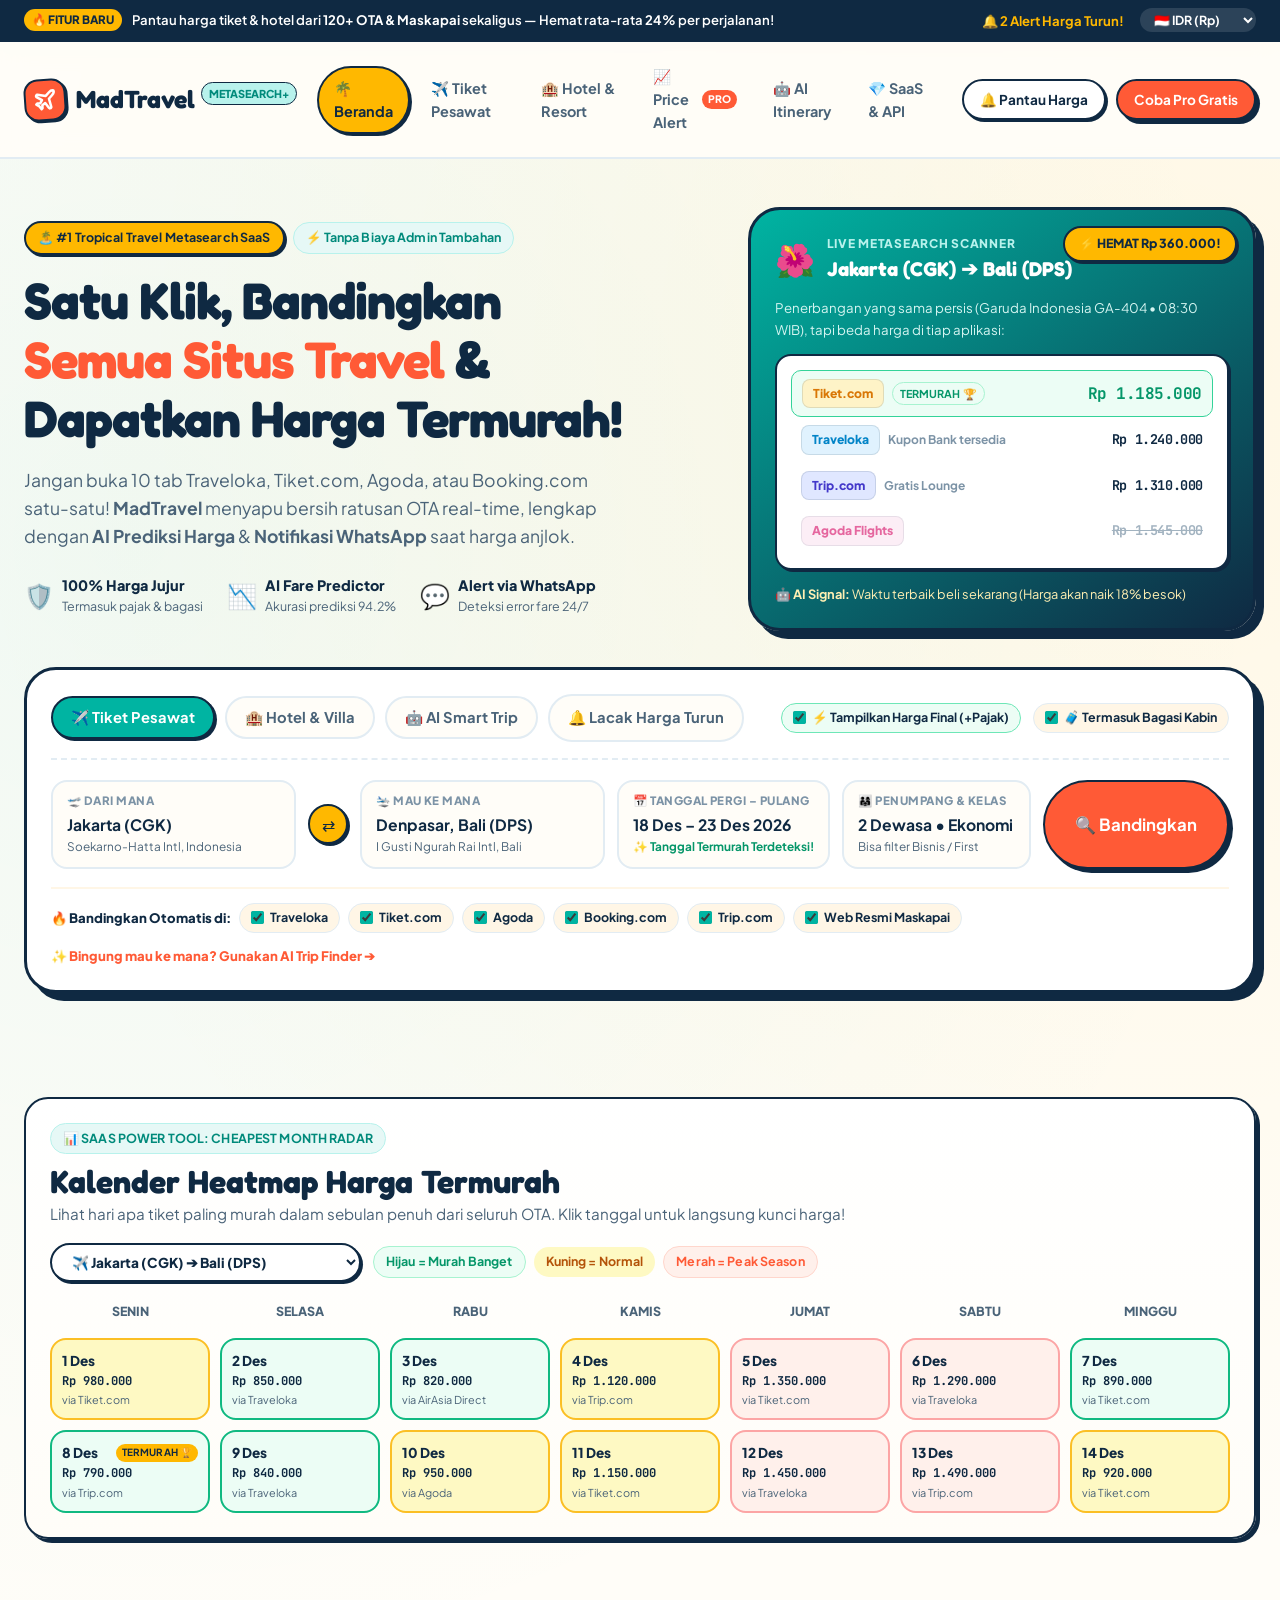
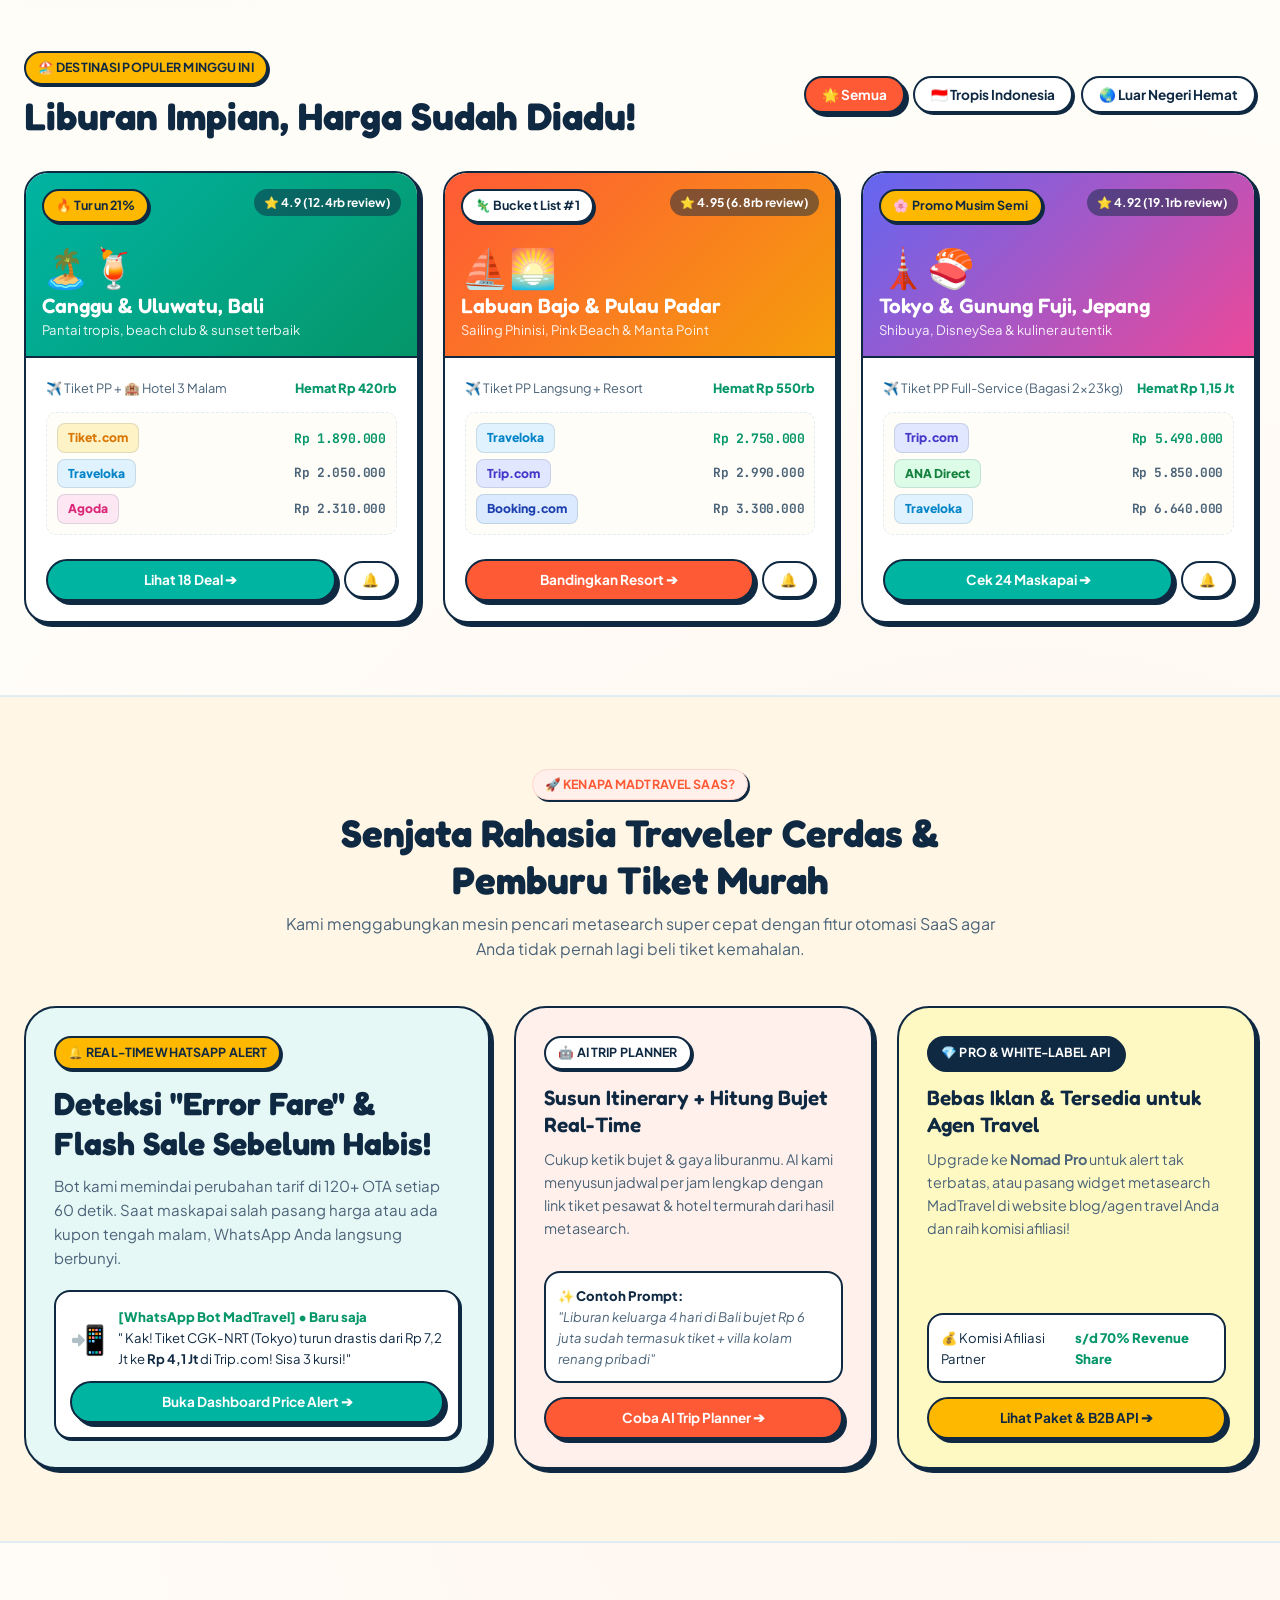
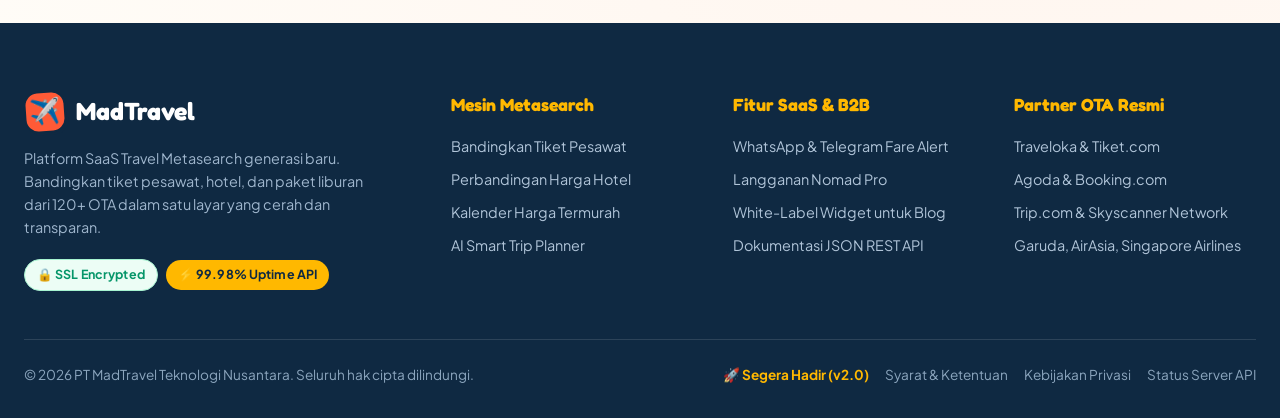
==== commit ea6a31f2: "feat: add minimalist coming soon page and update docs" ====
--- a/index.html
+++ b/index.html
@@ -741,6 +741,7 @@
       <div class="footer-bottom">
         <div>© 2026 PT MadTravel Teknologi Nusantara. Seluruh hak cipta dilindungi.</div>
         <div class="flex gap-4">
+          <a href="coming-soon.html" style="color: var(--sunny); font-weight: 700;">🚀 Segera Hadir (v2.0)</a>
           <a href="pricing.html">Syarat & Ketentuan</a>
           <a href="pricing.html">Kebijakan Privasi</a>
           <a href="pricing.html">Status Server API</a>
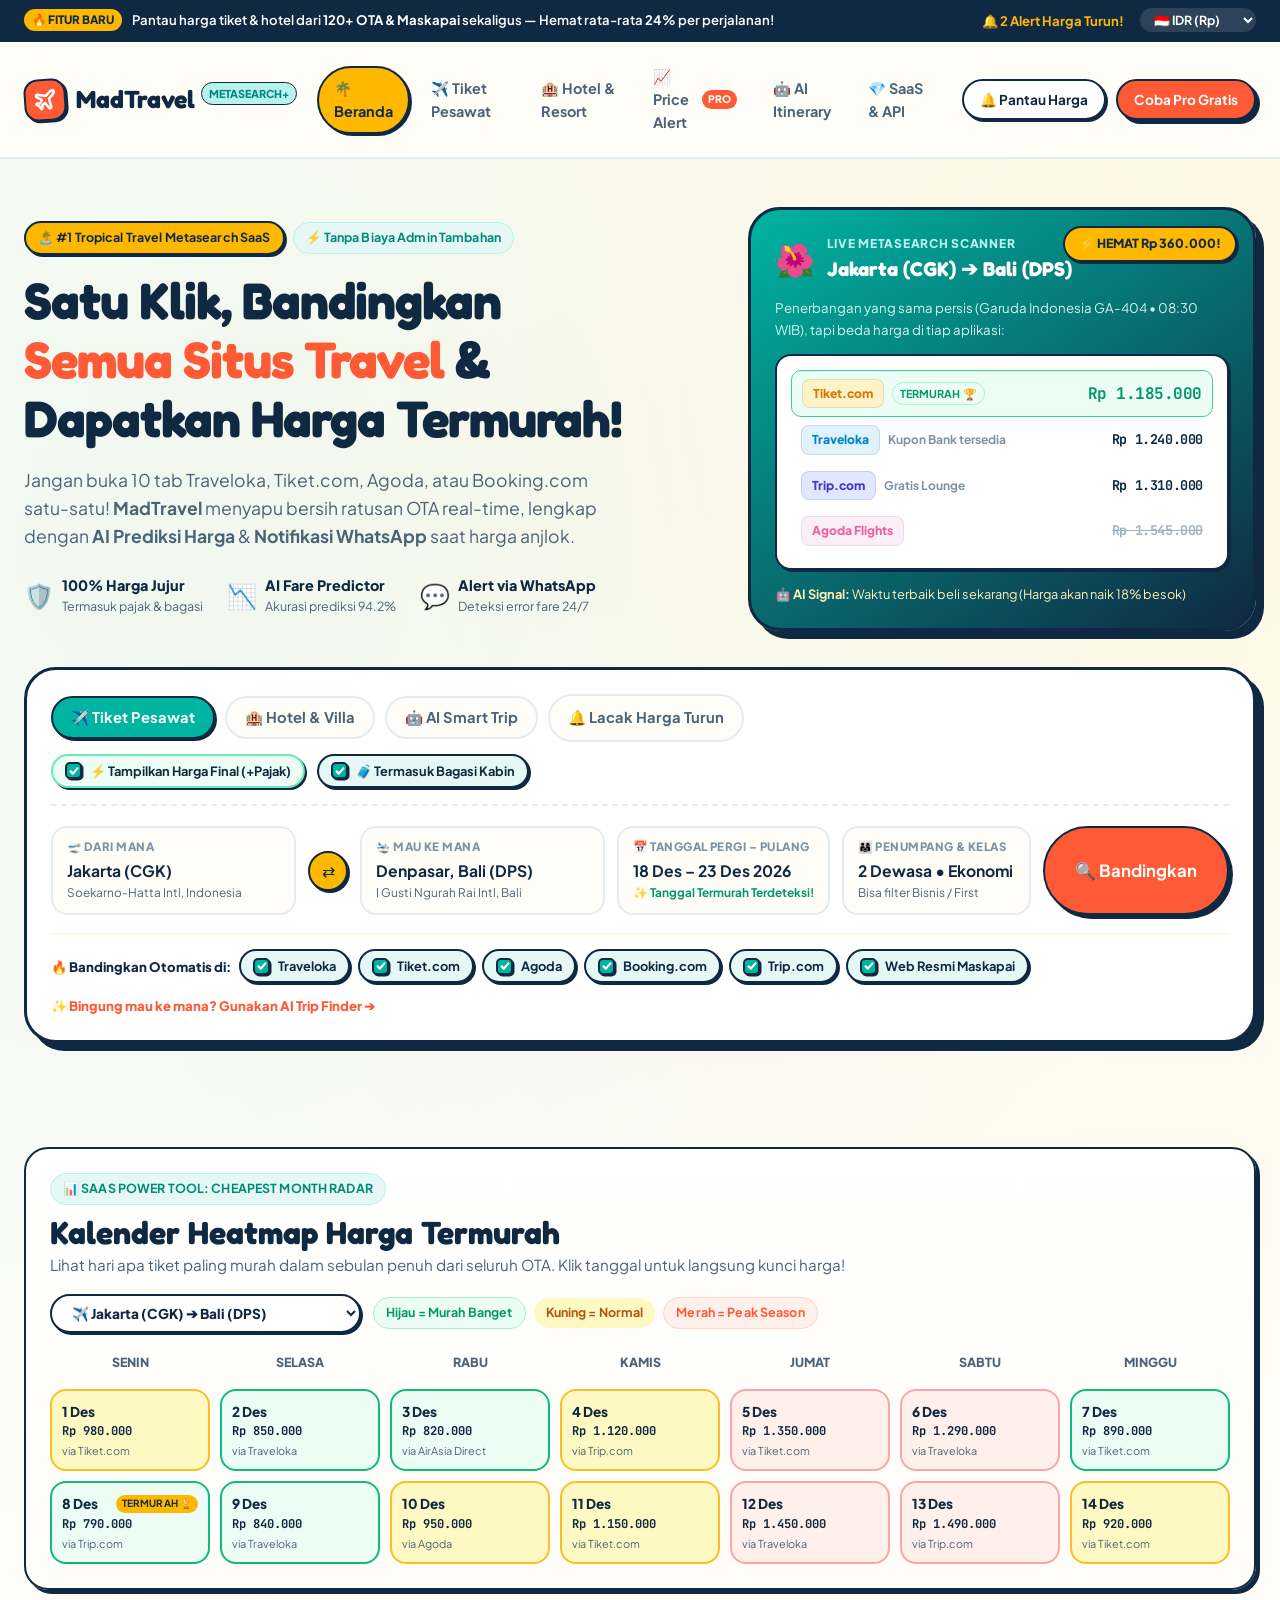
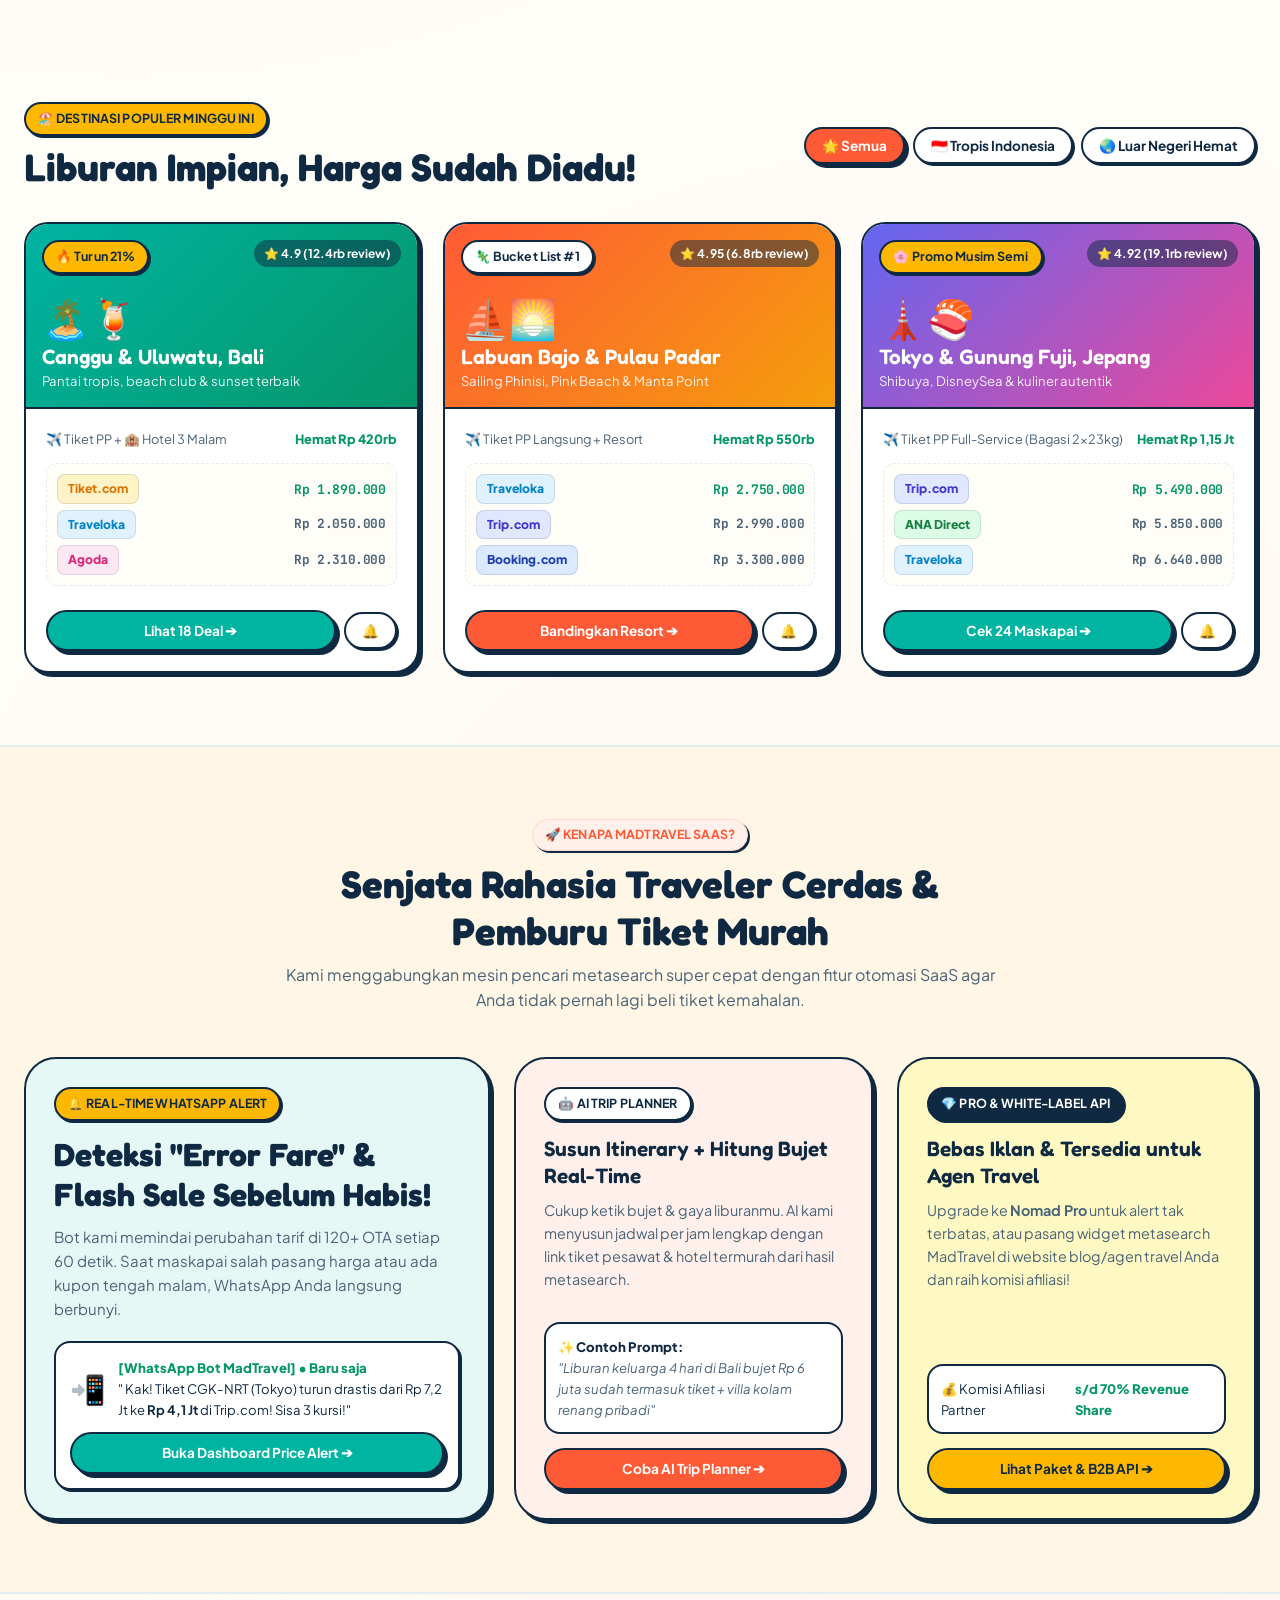
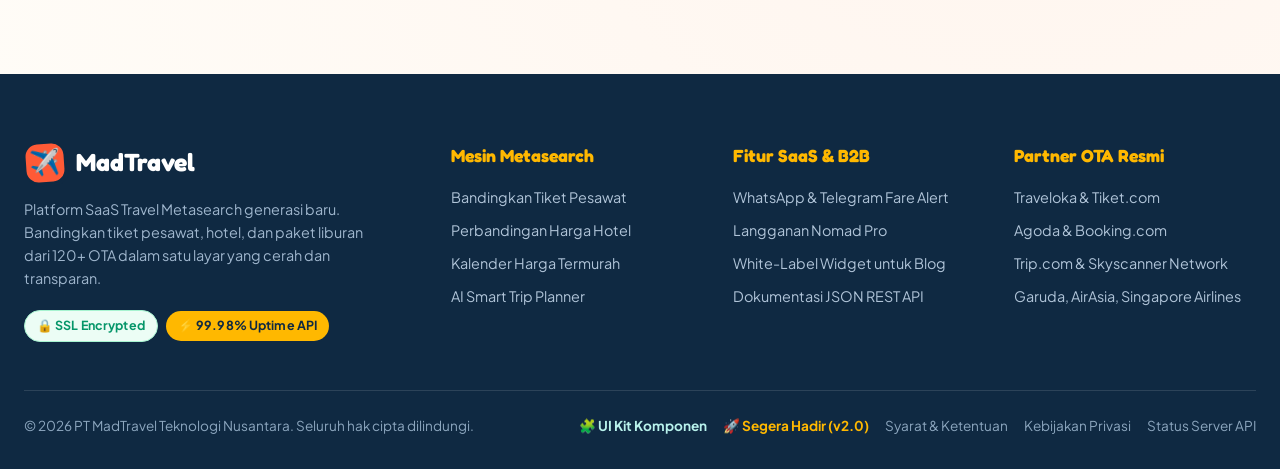
==== commit 62ca2ea1: "feat: add modular UI components, living styleguide docs, and custom form controls" ====
--- a/index.html
+++ b/index.html
@@ -741,6 +741,7 @@
       <div class="footer-bottom">
         <div>© 2026 PT MadTravel Teknologi Nusantara. Seluruh hak cipta dilindungi.</div>
         <div class="flex gap-4">
+          <a href="components.html" style="color: var(--turquoise-light); font-weight: 700;">🧩 UI Kit Komponen</a>
           <a href="coming-soon.html" style="color: var(--sunny); font-weight: 700;">🚀 Segera Hadir (v2.0)</a>
           <a href="pricing.html">Syarat & Ketentuan</a>
           <a href="pricing.html">Kebijakan Privasi</a>
--- a/assets/css/style.css
+++ b/assets/css/style.css
@@ -707,6 +707,670 @@
   font-size: 0.82rem;
 }
 
+/* ==========================================================================
+   Neo-Brutalist Form Controls (Text Fields, Textarea, Select & Date Picker)
+   ========================================================================== */
+.form-group {
+  display: flex;
+  flex-direction: column;
+  gap: 6px;
+  margin-bottom: 16px;
+  width: 100%;
+}
+
+.form-label {
+  font-size: 0.82rem;
+  font-weight: 800;
+  text-transform: uppercase;
+  letter-spacing: 0.04em;
+  color: var(--text-navy);
+  display: flex;
+  align-items: center;
+  gap: 6px;
+}
+
+.form-label .req {
+  color: var(--coral);
+}
+
+.form-hint {
+  font-size: 0.76rem;
+  color: var(--text-slate);
+  margin-top: 2px;
+}
+
+.form-error-text {
+  font-size: 0.76rem;
+  color: var(--coral);
+  font-weight: 700;
+  margin-top: 2px;
+}
+
+.form-control,
+.form-input,
+.form-select,
+.form-textarea {
+  width: 100%;
+  background: var(--bg-card);
+  border: 2px solid var(--border-bold);
+  border-radius: var(--radius-md);
+  box-shadow: var(--shadow-pop-sm);
+  padding: 12px 16px;
+  font-family: var(--font-sans);
+  font-size: 0.94rem;
+  font-weight: 600;
+  color: var(--text-navy);
+  transition: var(--transition-smooth);
+}
+
+.form-control::placeholder,
+.form-input::placeholder,
+.form-textarea::placeholder {
+  color: var(--text-muted);
+  font-weight: 500;
+}
+
+.form-control:hover,
+.form-input:hover,
+.form-select:hover,
+.form-textarea:hover {
+  background: #FFFDF8;
+  border-color: var(--border-bold);
+}
+
+.form-control:focus,
+.form-input:focus,
+.form-select:focus,
+.form-textarea:focus {
+  background: #FFFFFF;
+  border-color: var(--border-bold);
+  box-shadow: var(--shadow-pop);
+  transform: translate(-1px, -1px);
+}
+
+.form-control:disabled,
+.form-input:disabled,
+.form-select:disabled,
+.form-textarea:disabled {
+  background: var(--bg-sand-alt);
+  opacity: 0.65;
+  cursor: not-allowed;
+  box-shadow: none;
+  transform: none;
+}
+
+/* Validation States */
+.form-control.is-invalid,
+.form-input.is-invalid {
+  border-color: var(--coral);
+  box-shadow: 2px 2px 0px var(--coral);
+  background: var(--bg-coral-tint);
+}
+
+.form-control.is-valid,
+.form-input.is-valid {
+  border-color: var(--lime);
+  box-shadow: 2px 2px 0px var(--lime);
+  background: var(--bg-lime-tint);
+}
+
+/* Textarea */
+.form-textarea {
+  min-height: 110px;
+  resize: vertical;
+  line-height: 1.5;
+}
+
+/* Select Dropdown (Native) */
+.form-select {
+  appearance: none;
+  -webkit-appearance: none;
+  background-image: url("data:image/svg+xml,%3Csvg viewBox='0 0 16 16' fill='none' stroke='%230F2942' stroke-width='2.5' stroke-linecap='round' stroke-linejoin='round' xmlns='http://www.w3.org/2000/svg'%3E%3Cpath d='M4 6L8 10L12 6'/%3E%3C/svg%3E");
+  background-repeat: no-repeat;
+  background-position: right 14px center;
+  background-size: 14px 14px;
+  padding-right: 40px;
+  cursor: pointer;
+}
+
+.form-select option {
+  background: var(--bg-card);
+  color: var(--text-navy);
+  padding: 8px;
+}
+
+/* ==========================================================================
+   Neo-Brutalist Custom Floating Dropdown Menu (Non-Native)
+   ========================================================================== */
+.custom-dropdown {
+  position: relative;
+  width: 100%;
+  user-select: none;
+}
+
+.custom-dropdown-btn {
+  width: 100%;
+  display: flex;
+  align-items: center;
+  justify-content: space-between;
+  background: var(--bg-card);
+  border: 2px solid var(--border-bold);
+  border-radius: var(--radius-md);
+  box-shadow: var(--shadow-pop-sm);
+  padding: 12px 16px;
+  font-family: var(--font-sans);
+  font-size: 0.94rem;
+  font-weight: 700;
+  color: var(--text-navy);
+  cursor: pointer;
+  transition: var(--transition-smooth);
+}
+
+.custom-dropdown-btn:hover {
+  background: #FFFDF8;
+  border-color: var(--border-bold);
+}
+
+.custom-dropdown.open .custom-dropdown-btn,
+.custom-dropdown-btn:focus-visible {
+  box-shadow: var(--shadow-pop);
+  transform: translate(-1px, -1px);
+  background: #FFFFFF;
+}
+
+.custom-dropdown-arrow {
+  display: inline-flex;
+  align-items: center;
+  justify-content: center;
+  transition: var(--transition);
+  color: var(--text-navy);
+  font-size: 0.8rem;
+}
+
+.custom-dropdown.open .custom-dropdown-arrow {
+  transform: rotate(180deg);
+}
+
+.custom-dropdown-menu {
+  position: absolute;
+  top: calc(100% + 8px);
+  left: 0;
+  right: 0;
+  background: var(--bg-card);
+  border: 2.5px solid var(--border-bold);
+  border-radius: var(--radius-md);
+  box-shadow: 6px 8px 0px var(--border-bold);
+  padding: 8px;
+  z-index: 100;
+  display: none;
+  flex-direction: column;
+  gap: 4px;
+  max-height: 280px;
+  overflow-y: auto;
+  animation: slideInDropdown 0.18s cubic-bezier(0.34, 1.56, 0.64, 1);
+}
+
+@keyframes slideInDropdown {
+  from {
+    opacity: 0;
+    transform: translateY(-8px) scale(0.98);
+  }
+  to {
+    opacity: 1;
+    transform: translateY(0) scale(1);
+  }
+}
+
+.custom-dropdown.open .custom-dropdown-menu {
+  display: flex;
+}
+
+/* Searchable Select Search Box & Empty State */
+.dropdown-search-wrapper {
+  padding: 4px 4px 8px;
+  border-bottom: 2px dashed var(--border-color);
+  margin-bottom: 6px;
+  position: sticky;
+  top: 0;
+  background: var(--bg-card);
+  z-index: 2;
+}
+
+.dropdown-search-input {
+  width: 100%;
+  background: var(--bg-sand);
+  border: 2px solid var(--border-bold);
+  border-radius: var(--radius-sm);
+  padding: 8px 12px;
+  font-family: var(--font-sans);
+  font-size: 0.86rem;
+  font-weight: 700;
+  color: var(--text-navy);
+  transition: var(--transition-smooth);
+}
+
+.dropdown-search-input:focus {
+  background: #FFFFFF;
+  box-shadow: var(--shadow-pop-sm);
+  border-color: var(--border-bold);
+}
+
+.dropdown-empty-state {
+  padding: 16px 12px;
+  text-align: center;
+  font-size: 0.85rem;
+  color: var(--text-muted);
+  font-weight: 700;
+  display: none;
+}
+
+.custom-dropdown-item {
+  display: flex;
+  align-items: center;
+  justify-content: space-between;
+  padding: 10px 14px;
+  border-radius: var(--radius-sm);
+  font-size: 0.9rem;
+  font-weight: 700;
+  color: var(--text-navy);
+  cursor: pointer;
+  transition: var(--transition);
+  border: 1.5px solid transparent;
+}
+
+.custom-dropdown-item:hover {
+  background: var(--bg-sunny-tint);
+  border-color: var(--sunny-dark);
+  color: var(--text-navy);
+  transform: translateX(2px);
+}
+
+.custom-dropdown-item.selected {
+  background: var(--bg-ocean-tint);
+  color: var(--turquoise-dark);
+  border-color: var(--turquoise);
+  font-weight: 800;
+}
+
+.custom-dropdown-item .item-check {
+  display: none;
+  font-weight: 800;
+  color: var(--turquoise-dark);
+}
+
+.custom-dropdown-item.selected .item-check {
+  display: inline-block;
+}
+
+/* Date Input (Native Fallback) */
+input[type="date"].form-control,
+input[type="date"].form-input {
+  cursor: pointer;
+  font-family: var(--font-sans);
+  font-weight: 700;
+}
+
+input[type="date"]::-webkit-calendar-picker-indicator {
+  cursor: pointer;
+  filter: contrast(1.2);
+  padding: 4px;
+  border-radius: 4px;
+  transition: var(--transition);
+}
+
+input[type="date"]::-webkit-calendar-picker-indicator:hover {
+  background: var(--sunny);
+}
+
+/* ==========================================================================
+   Neo-Brutalist Custom Floating Datepicker & Date Range Picker
+   ========================================================================== */
+.custom-datepicker {
+  position: relative;
+  width: 100%;
+  user-select: none;
+}
+
+.datepicker-trigger-btn {
+  width: 100%;
+  display: flex;
+  align-items: center;
+  justify-content: space-between;
+  background: var(--bg-card);
+  border: 2px solid var(--border-bold);
+  border-radius: var(--radius-md);
+  box-shadow: var(--shadow-pop-sm);
+  padding: 12px 16px;
+  font-family: var(--font-sans);
+  font-size: 0.94rem;
+  font-weight: 700;
+  color: var(--text-navy);
+  cursor: pointer;
+  transition: var(--transition-smooth);
+}
+
+.datepicker-trigger-btn:hover {
+  background: #FFFDF8;
+  border-color: var(--border-bold);
+}
+
+.custom-datepicker.open .datepicker-trigger-btn,
+.datepicker-trigger-btn:focus-visible {
+  box-shadow: var(--shadow-pop);
+  transform: translate(-1px, -1px);
+  background: #FFFFFF;
+}
+
+.datepicker-pop {
+  position: absolute;
+  top: calc(100% + 8px);
+  left: 0;
+  background: var(--bg-card);
+  border: 2.5px solid var(--border-bold);
+  border-radius: var(--radius-xl);
+  box-shadow: 6px 8px 0px var(--border-bold);
+  padding: 18px;
+  width: 320px;
+  z-index: 120;
+  display: none;
+  flex-direction: column;
+  gap: 12px;
+  animation: slideInDropdown 0.18s cubic-bezier(0.34, 1.56, 0.64, 1);
+}
+
+.custom-datepicker.open .datepicker-pop {
+  display: flex;
+}
+
+.datepicker-header {
+  display: flex;
+  align-items: center;
+  justify-content: space-between;
+  padding-bottom: 10px;
+  border-bottom: 2px dashed var(--border-color);
+}
+
+.datepicker-title {
+  font-family: var(--font-display);
+  font-size: 1.05rem;
+  font-weight: 700;
+  color: var(--text-navy);
+}
+
+.datepicker-nav-btn {
+  width: 32px;
+  height: 32px;
+  border-radius: var(--radius-sm);
+  background: var(--bg-sand);
+  border: 2px solid var(--border-bold);
+  box-shadow: var(--shadow-pop-sm);
+  display: inline-flex;
+  align-items: center;
+  justify-content: center;
+  font-weight: 800;
+  font-size: 0.82rem;
+  cursor: pointer;
+  transition: var(--transition);
+}
+
+.datepicker-nav-btn:hover {
+  background: var(--sunny);
+  transform: scale(1.08);
+}
+
+.datepicker-weekdays {
+  display: grid;
+  grid-template-columns: repeat(7, 1fr);
+  gap: 4px;
+  text-align: center;
+  font-size: 0.72rem;
+  font-weight: 800;
+  color: var(--text-muted);
+  text-transform: uppercase;
+}
+
+.datepicker-days-grid {
+  display: grid;
+  grid-template-columns: repeat(7, 1fr);
+  gap: 4px;
+}
+
+.date-cell {
+  height: 36px;
+  border-radius: 8px;
+  border: 1.5px solid transparent;
+  display: inline-flex;
+  align-items: center;
+  justify-content: center;
+  font-family: var(--font-sans);
+  font-size: 0.85rem;
+  font-weight: 700;
+  color: var(--text-navy);
+  cursor: pointer;
+  transition: var(--transition);
+  position: relative;
+}
+
+.date-cell:hover:not(.empty):not(.disabled) {
+  background: var(--bg-sunny-tint);
+  border-color: var(--sunny-dark);
+  transform: scale(1.08);
+}
+
+.date-cell.empty {
+  cursor: default;
+}
+
+.date-cell.disabled {
+  opacity: 0.35;
+  cursor: not-allowed;
+}
+
+.date-cell.today {
+  border-color: var(--border-bold);
+}
+
+.date-cell.selected,
+.date-cell.range-start,
+.date-cell.range-end {
+  background: var(--coral) !important;
+  color: #FFFFFF !important;
+  border: 2px solid var(--border-bold) !important;
+  box-shadow: 2px 2px 0px var(--border-bold);
+  font-weight: 800;
+  transform: scale(1.05);
+  z-index: 2;
+}
+
+.date-cell.range-between {
+  background: var(--bg-coral-tint);
+  color: var(--coral);
+  border-radius: 0;
+  font-weight: 800;
+}
+
+.datepicker-footer {
+  display: flex;
+  align-items: center;
+  justify-content: space-between;
+  padding-top: 10px;
+  border-top: 2px dashed var(--border-color);
+  font-size: 0.78rem;
+}
+
+.datepicker-presets {
+  display: flex;
+  gap: 6px;
+  flex-wrap: wrap;
+  margin-bottom: 6px;
+}
+
+.preset-chip {
+  padding: 3px 8px;
+  border-radius: var(--radius-pill);
+  background: var(--bg-sand);
+  border: 1.5px solid var(--border-bold);
+  font-size: 0.72rem;
+  font-weight: 800;
+  cursor: pointer;
+  transition: var(--transition);
+}
+
+.preset-chip:hover {
+  background: var(--sunny);
+  transform: scale(1.05);
+}
+
+/* Input Group with Prefix / Icon / Addon */
+.input-group {
+  display: flex;
+  align-items: stretch;
+  width: 100%;
+}
+
+.input-addon {
+  display: inline-flex;
+  align-items: center;
+  justify-content: center;
+  padding: 10px 14px;
+  background: var(--sunny);
+  color: var(--text-navy);
+  border: 2px solid var(--border-bold);
+  font-weight: 800;
+  font-size: 0.88rem;
+  flex-shrink: 0;
+}
+
+.input-addon.addon-left {
+  border-right: none;
+  border-radius: var(--radius-md) 0 0 var(--radius-md);
+  box-shadow: 0px 2px 0px var(--border-bold);
+}
+
+.input-addon.addon-right {
+  border-left: none;
+  border-radius: 0 var(--radius-md) var(--radius-md) 0;
+  box-shadow: 2px 2px 0px var(--border-bold);
+}
+
+.input-group .form-control {
+  border-radius: 0;
+}
+
+.input-group .form-control:first-child {
+  border-radius: var(--radius-md) 0 0 var(--radius-md);
+}
+
+.input-group .form-control:last-child {
+  border-radius: 0 var(--radius-md) var(--radius-md) 0;
+}
+
+.input-group:focus-within .input-addon {
+  box-shadow: var(--shadow-pop);
+}
+
+/* Radio Buttons Neo-Brutalist */
+input[type="radio"] {
+  -webkit-appearance: none;
+  appearance: none;
+  width: 20px;
+  height: 20px;
+  background-color: var(--bg-card);
+  border: 2px solid var(--border-bold);
+  border-radius: 50%;
+  box-shadow: 2px 2px 0px var(--border-bold);
+  cursor: pointer;
+  display: inline-flex;
+  align-items: center;
+  justify-content: center;
+  vertical-align: middle;
+  transition: var(--transition);
+  flex-shrink: 0;
+  margin: 0;
+  position: relative;
+}
+
+input[type="radio"]:hover {
+  transform: translate(-1px, -1px);
+  box-shadow: 3px 3px 0px var(--border-bold);
+  background-color: var(--bg-sunny-tint);
+}
+
+input[type="radio"]:checked {
+  border-color: var(--border-bold);
+  background-color: var(--bg-card);
+}
+
+input[type="radio"]:checked::after {
+  content: '';
+  width: 10px;
+  height: 10px;
+  border-radius: 50%;
+  background: var(--coral);
+}
+
+/* ==========================================================================
+   Neo-Brutalist Custom Checkboxes & OTA Filter Pills
+   ========================================================================== */
+input[type="checkbox"] {
+  -webkit-appearance: none;
+  appearance: none;
+  width: 19px;
+  height: 19px;
+  background-color: var(--bg-card);
+  border: 2px solid var(--border-bold);
+  border-radius: 6px;
+  box-shadow: 2px 2px 0px var(--border-bold);
+  cursor: pointer;
+  display: inline-flex;
+  align-items: center;
+  justify-content: center;
+  vertical-align: middle;
+  transition: var(--transition);
+  flex-shrink: 0;
+  position: relative;
+  margin: 0;
+}
+
+input[type="checkbox"]:hover {
+  transform: translate(-1px, -1px);
+  box-shadow: 3px 3px 0px var(--border-bold);
+  background-color: var(--bg-sunny-tint);
+}
+
+input[type="checkbox"]:active {
+  transform: translate(1px, 1px);
+  box-shadow: 0px 0px 0px var(--border-bold);
+}
+
+input[type="checkbox"]:checked {
+  background-color: var(--turquoise);
+  background-image: url("data:image/svg+xml,%3Csvg viewBox='0 0 16 16' fill='none' stroke='%23ffffff' stroke-width='3' stroke-linecap='round' stroke-linejoin='round' xmlns='http://www.w3.org/2000/svg'%3E%3Cpath d='M3.5 8.5L6.5 11.5L12.5 4.5'/%3E%3C/svg%3E");
+  background-position: center;
+  background-repeat: no-repeat;
+  background-size: 12px 12px;
+  border-color: var(--border-bold);
+}
+
+input[type="checkbox"]:focus-visible {
+  outline: 2px dashed var(--coral);
+  outline-offset: 2px;
+}
+
+/* Checkbox Color Modifiers */
+input[type="checkbox"].check-coral:checked {
+  background-color: var(--coral);
+}
+
+input[type="checkbox"].check-lime:checked {
+  background-color: var(--lime);
+}
+
+input[type="checkbox"].check-sunny:checked {
+  background-color: var(--sunny);
+  background-image: url("data:image/svg+xml,%3Csvg viewBox='0 0 16 16' fill='none' stroke='%230F2942' stroke-width='3' stroke-linecap='round' stroke-linejoin='round' xmlns='http://www.w3.org/2000/svg'%3E%3Cpath d='M3.5 8.5L6.5 11.5L12.5 4.5'/%3E%3C/svg%3E");
+}
+
 .ota-pills {
   display: flex;
   align-items: center;
@@ -717,19 +1381,36 @@
 .ota-check-pill {
   display: inline-flex;
   align-items: center;
-  gap: 6px;
-  padding: 4px 11px;
+  gap: 8px;
+  padding: 5px 12px;
   border-radius: var(--radius-pill);
-  background: var(--bg-sand-alt);
-  border: 1.5px solid var(--border-color);
-  font-weight: 700;
-  font-size: 0.78rem;
+  background: var(--bg-card);
+  border: 2px solid var(--border-bold);
+  box-shadow: var(--shadow-pop-sm);
+  font-weight: 700;
+  font-size: 0.8rem;
+  color: var(--text-navy);
   cursor: pointer;
   user-select: none;
-}
-
-.ota-check-pill input {
-  accent-color: var(--turquoise);
+  transition: var(--transition);
+}
+
+.ota-check-pill:hover {
+  transform: translateY(-2px);
+  box-shadow: var(--shadow-pop);
+  background: var(--bg-sand-alt);
+}
+
+.ota-check-pill:has(input:checked) {
+  background: var(--bg-ocean-tint);
+  border-color: var(--border-bold);
+}
+
+.ota-check-pill input[type="checkbox"] {
+  width: 17px;
+  height: 17px;
+  border-radius: 5px;
+  box-shadow: 1.5px 1.5px 0px var(--border-bold);
 }
 
 .ota-dot {
